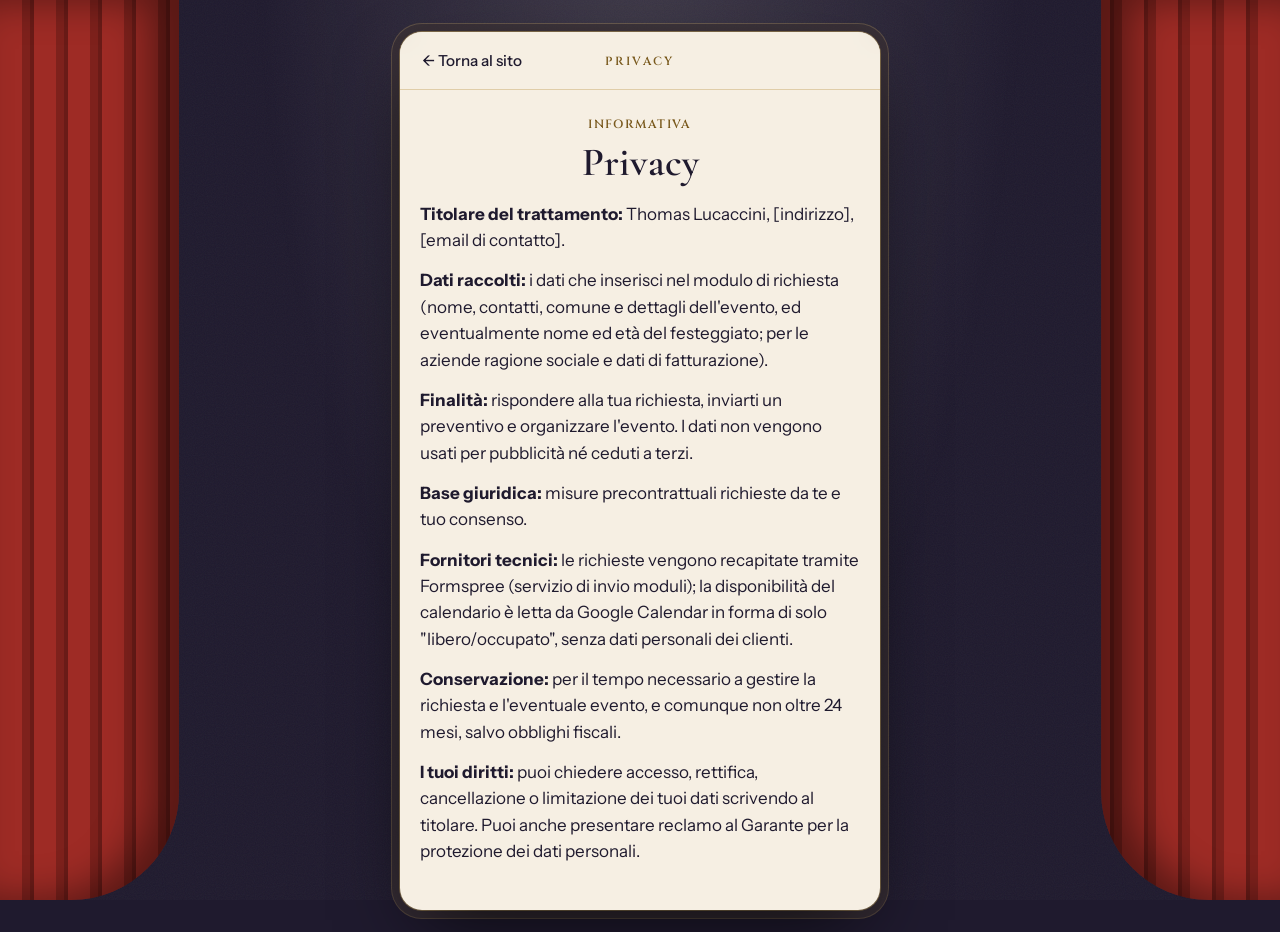
==== privacy.html @ 8b770c05 "Sito Wondy: linktree, calendario disponibilità e richiesta preventivo - Home in stile linktree, pens" ====
<!DOCTYPE html>
<html lang="it">
<head>
  <meta charset="utf-8">
  <meta name="viewport" content="width=device-width, initial-scale=1">
  <title>Informativa privacy · Wondy</title>
  <link rel="icon" href="assets/favicon.svg" type="image/svg+xml">
  <link href="https://fonts.googleapis.com/css2?family=Cinzel:wght@600&family=Cormorant+Garamond:wght@600&family=Instrument+Sans:wght@400;600&display=swap" rel="stylesheet">
  <link rel="stylesheet" href="css/style.css">
</head>
<body>
<div class="stage" aria-hidden="true"><span class="curtain curtain--l"></span><span class="curtain curtain--r"></span><span class="spot"></span></div>
<main class="column">
  <div class="topbar"><a class="back" href="index.html">← Torna al sito</a><span class="topbar__title">Privacy</span><span></span></div>
  <div class="view__head"><p class="eyebrow">Informativa</p><h2>Privacy</h2></div>
  <div class="prose">
    <!-- DA COMPLETARE: inserire i dati reali del titolare prima della pubblicazione -->
    <p><strong>Titolare del trattamento:</strong> Thomas Lucaccini, [indirizzo], [email di contatto].</p>
    <p><strong>Dati raccolti:</strong> i dati che inserisci nel modulo di richiesta (nome, contatti, comune e dettagli dell'evento, ed eventualmente nome ed età del festeggiato; per le aziende ragione sociale e dati di fatturazione).</p>
    <p><strong>Finalità:</strong> rispondere alla tua richiesta, inviarti un preventivo e organizzare l'evento. I dati non vengono usati per pubblicità né ceduti a terzi.</p>
    <p><strong>Base giuridica:</strong> misure precontrattuali richieste da te e tuo consenso.</p>
    <p><strong>Fornitori tecnici:</strong> le richieste vengono recapitate tramite Formspree (servizio di invio moduli); la disponibilità del calendario è letta da Google Calendar in forma di solo "libero/occupato", senza dati personali dei clienti.</p>
    <p><strong>Conservazione:</strong> per il tempo necessario a gestire la richiesta e l'eventuale evento, e comunque non oltre 24 mesi, salvo obblighi fiscali.</p>
    <p><strong>I tuoi diritti:</strong> puoi chiedere accesso, rettifica, cancellazione o limitazione dei tuoi dati scrivendo al titolare. Puoi anche presentare reclamo al Garante per la protezione dei dati personali.</p>
  </div>
</main>
</body>
</html>
---- css/style.css ----
/* ============================================================
   WONDY · stile "locandina d'oro" — mobile first
   ============================================================ */
:root {
  --paper: #F6EFE3;
  --card: #FFFBF4;
  --ink: #1F1A2E;
  --ink-soft: #4A4458;
  --red: #9E2B25;
  --red-deep: #7E211C;
  --gold: #B8893A;
  --gold-text: #7A5A1E;       /* oro leggibile su carta (AA) */
  --gold-light: #F0D48A;
  --gold-grad: linear-gradient(170deg, #F8DE8A 0%, #D9A441 38%, #A8741F 62%, #E8C063 100%);
  --night: #1F1A2E;
  --free-bg: #DCEBDD;  --free: #1E5631;
  --part-bg: #F6E3B4;  --part: #6B4A00;
  --busy-bg: #E8E4EC;  --busy: #4A4458;
  --radius: 14px;
  --display: "Cormorant Garamond", Georgia, serif;
  --caps: "Cinzel", "Trajan Pro", Georgia, serif;
  --sans: "Instrument Sans", system-ui, -apple-system, "Segoe UI", sans-serif;
  --shadow: 0 1px 0 rgba(31, 26, 46, .04), 0 8px 24px -12px rgba(31, 26, 46, .25);
}
*, *::before, *::after { box-sizing: border-box; }
html { -webkit-text-size-adjust: 100%; scroll-padding-top: 72px; }
body {
  margin: 0;
  background: var(--paper);
  color: var(--ink);
  font: 400 1.0625rem/1.55 var(--sans);
  -webkit-font-smoothing: antialiased;
  min-height: 100dvh;
}
/* grana della carta */
body::before {
  content: ""; position: fixed; inset: 0; pointer-events: none; z-index: 0; opacity: .07;
  background-image: url("data:image/svg+xml,%3Csvg xmlns='http://www.w3.org/2000/svg' width='160' height='160'%3E%3Cfilter id='n'%3E%3CfeTurbulence type='fractalNoise' baseFrequency='.9' numOctaves='2' stitchTiles='stitch'/%3E%3C/filter%3E%3Crect width='100%25' height='100%25' filter='url(%23n)'/%3E%3C/svg%3E");
}
img, svg { display: block; max-width: 100%; }
a { color: var(--red); text-underline-offset: 3px; }
em { font-style: italic; }
h1, h2, h3 { margin: 0; font-weight: 600; line-height: 1.1; }
:focus-visible { outline: 3px solid var(--gold); outline-offset: 3px; border-radius: 6px; }
.sr-only { position: absolute; width: 1px; height: 1px; overflow: hidden; clip: rect(0 0 0 0); white-space: nowrap; }
[hidden] { display: none !important; }

/* ---------- impaginazione: una colonna, come un telefono ---------- */
.column {
  position: relative; z-index: 1;
  width: 100%; max-width: 480px; margin: 0 auto;
  min-height: 100dvh;
  padding: 0 20px calc(32px + env(safe-area-inset-bottom));
}
.stage { display: none; }

/* ---------- elementi tipografici ---------- */
.eyebrow {
  margin: 0; font: 600 .75rem/1.4 var(--caps); letter-spacing: .12em; flex-wrap: wrap; text-transform: uppercase;
  color: var(--gold-text); display: flex; align-items: center; gap: .6em; justify-content: center;
}
.eyebrow--small { font-size: .7rem; }
.roman { font-family: var(--caps); font-weight: 700; letter-spacing: .05em; }
.lead { margin: .6rem 0 0; color: var(--ink-soft); }
.small-note, .fineprint { font-size: .85rem; color: var(--ink-soft); text-align: center; }
.fineprint a { color: inherit; }

/* ============================================================
   HOME
   ============================================================ */
.hero { text-align: center; padding: 40px 0 8px; }
.logo { margin: 0 auto 14px; max-width: 360px; }
.logo img { width: 100%; height: auto; mix-blend-mode: multiply; filter: drop-shadow(0 2px 6px rgba(168, 116, 31, .18)); }
.logo__text { display: none; }
.logo--text img { display: none; }
.logo--text .logo__text { display: block; }
.logo__name {
  display: block; font: 700 clamp(3.6rem, 18vw, 5rem)/1 var(--caps); letter-spacing: .04em;
  background: var(--gold-grad); -webkit-background-clip: text; background-clip: text; color: transparent;
  filter: drop-shadow(0 2px 0 #7A5A1E) drop-shadow(0 6px 10px rgba(122, 90, 30, .25));
}
.logo__sub {
  display: flex; align-items: center; justify-content: center; gap: .7em; margin-top: 6px;
  font: 600 .8rem var(--caps); letter-spacing: .32em; padding-left: .32em; color: var(--gold-text);
}
.logo__sub::before, .logo__sub::after { content: "◆"; font-size: .6em; color: var(--gold); }
.bio { margin: 12px auto 0; max-width: 30ch; font: 500 1.28rem/1.35 var(--display); color: var(--ink); }
.bio em { color: var(--red); }
.bio__poem { font-style: italic; color: var(--ink-soft); font-size: .95em; }
.badge { display: inline-block; margin: 12px 0 0; padding: 6px 14px; border-radius: 999px; background: var(--free-bg); color: var(--free); font-weight: 600; font-size: .88rem; }
.techline { text-align: center; margin: 16px 0 0; color: #DCD5E5; font-size: .92rem; }

.links { display: flex; flex-direction: column; gap: 12px; margin-top: 26px; }

/* biglietto del circo: le tacche sono nel livello di sfondo, così il focus non viene tagliato */
.ticket {
  position: relative; isolation: isolate; display: flex; align-items: center; gap: 14px;
  min-height: 76px; padding: 10px 18px 10px 0; text-decoration: none; color: var(--paper);
  border-radius: 10px; transition: transform .2s ease;
}
.ticket::before {
  content: ""; position: absolute; inset: 0; z-index: -1; border-radius: 10px;
  background: linear-gradient(160deg, #B0332C, var(--red) 45%, var(--red-deep));
  box-shadow: inset 0 0 0 1px rgba(233, 196, 106, .55), inset 0 0 0 5px var(--red), inset 0 0 0 6px rgba(233, 196, 106, .35);
  -webkit-mask: radial-gradient(circle 9px at 0 50%, #0000 97%, #000) left / 51% 100% no-repeat,
                radial-gradient(circle 9px at 100% 50%, #0000 97%, #000) right / 51% 100% no-repeat;
          mask: radial-gradient(circle 9px at 0 50%, #0000 97%, #000) left / 51% 100% no-repeat,
                radial-gradient(circle 9px at 100% 50%, #0000 97%, #000) right / 51% 100% no-repeat;
}
.ticket::after { /* ombra sotto il biglietto */
  content: ""; position: absolute; inset: 8px 6px -4px; z-index: -2; border-radius: 10px;
  background: rgba(126, 33, 28, .35); filter: blur(10px);
}
.ticket__stub {
  flex: none; width: 66px; align-self: stretch; display: flex; flex-direction: column; align-items: center; justify-content: center; gap: 4px;
  border-right: 2px dashed rgba(246, 239, 227, .45); color: var(--gold-light); font-size: .8rem;
}
.ticket__stub .ico { width: 22px; height: 22px; }
.ticket__body { flex: 1; display: flex; flex-direction: column; }
.ticket__body strong { font: 600 1.34rem/1.1 var(--display); letter-spacing: .01em; }
.ticket__body small { font: 600 .72rem/1.5 var(--caps); letter-spacing: .1em; text-transform: uppercase; color: var(--gold-light); margin-top: 3px; }
.ticket__arrow { width: 22px; height: 22px; flex: none; transition: transform .2s ease; }
.ticket:active { transform: scale(.985); }

.flourish { width: 100%; height: 24px; color: var(--gold); margin: 6px 0; }

.card-link {
  display: flex; align-items: center; gap: 14px; min-height: 64px; padding: 10px 16px;
  background: var(--card); color: var(--ink); text-decoration: none; border-radius: 10px;
  border: 1px solid rgba(31, 26, 46, .85); outline: 1px solid rgba(184, 137, 58, .7); outline-offset: 3px;
  margin: 4px; transition: background .2s, transform .2s;
}
.card-link:focus-visible { outline: 3px solid var(--gold); outline-offset: 3px; }
.card-link .star { width: 14px; height: 14px; color: var(--gold); flex: none; }
.card-link span { flex: 1; display: flex; flex-direction: column; font: 600 1.2rem/1.15 var(--display); }
.card-link small { font: 400 .82rem var(--sans); color: var(--ink-soft); margin-top: 2px; }
.card-link .arr { width: 18px; height: 18px; color: var(--red); flex: none; transition: transform .2s; }
.card-link:active { transform: scale(.985); }

.socials { display: grid; grid-template-columns: 1fr 1fr; gap: 10px; margin-top: 10px; }
.social {
  display: flex; align-items: center; justify-content: center; gap: 8px; min-height: 52px; padding: 8px 12px;
  border-radius: 999px; border: 1px solid rgba(31, 26, 46, .3); color: var(--ink); text-decoration: none; font-weight: 500; font-size: .95rem;
  background: rgba(255, 251, 244, .6);
}
.social svg { width: 20px; height: 20px; flex: none; }
.social em { font: 600 .6rem var(--caps); letter-spacing: .14em; text-transform: uppercase; color: var(--gold-text); font-style: normal; }
.social[aria-disabled="true"] { opacity: .55; pointer-events: none; }
.social--wide { margin: 18px 0; }
.social--span { grid-column: 1 / -1; }

.credits { text-align: center; margin-top: 34px; padding-top: 22px; border-top: 1px solid rgba(184, 137, 58, .4); }
.credits__list { margin: 6px 0 18px; font: 600 1.15rem var(--display); }
.credits__list span, .disciplines span { color: var(--gold); font-size: .7em; margin: 0 .35em; vertical-align: .15em; }

/* ingresso a cascata, solo al primo caricamento */
.view--home .hero, .view--home .links > *, .view--home .credits { opacity: 0; transform: translateY(8px); }
.is-ready .view--home .hero, .is-ready .view--home .links > *, .is-ready .view--home .credits { opacity: 1; transform: none; transition: opacity .5s ease, transform .5s ease; }
.is-ready .view--home .links > :nth-child(1) { transition-delay: .08s; }
.is-ready .view--home .links > :nth-child(2) { transition-delay: .14s; }
.is-ready .view--home .links > :nth-child(3) { transition-delay: .2s; }
.is-ready .view--home .links > :nth-child(4) { transition-delay: .24s; }
.is-ready .view--home .links > :nth-child(5) { transition-delay: .28s; }
.is-ready .view--home .links > :nth-child(6) { transition-delay: .32s; }
.is-ready .view--home .links > :nth-child(7) { transition-delay: .36s; }
.is-ready .view--home .links > :nth-child(8) { transition-delay: .4s; }
.is-ready .view--home .credits { transition-delay: .45s; }

/* ============================================================
   SCHERMATE INTERNE
   ============================================================ */
.view.is-entering { animation: enter .26s ease both; }
@keyframes enter { from { opacity: 0; transform: translateX(14px); } to { opacity: 1; transform: none; } }

.topbar {
  position: sticky; top: 0; z-index: 20; display: grid; grid-template-columns: 1fr auto 1fr; align-items: center;
  height: calc(58px + env(safe-area-inset-top)); margin: 0 -20px; padding: env(safe-area-inset-top) 12px 0;
  background: rgba(246, 239, 227, .92); -webkit-backdrop-filter: blur(10px); backdrop-filter: blur(10px);
  border-bottom: 1px solid rgba(184, 137, 58, .35);
}
.back {
  justify-self: start; display: inline-flex; align-items: center; gap: 6px; min-height: 44px; padding: 0 10px;
  color: var(--ink); text-decoration: none; font-weight: 500; font-size: .95rem; border-radius: 999px;
}
.back svg { width: 20px; height: 20px; }
.topbar__title { font: 600 .74rem var(--caps); letter-spacing: .2em; text-transform: uppercase; color: var(--gold-text); }
.topbar__logo {
  justify-self: end; width: 36px; height: 36px; border-radius: 50%; display: grid; place-items: center; text-decoration: none;
  font: 700 1rem var(--caps); color: var(--gold-text); border: 1px solid var(--gold); background: var(--card);
}
.view__head { text-align: center; padding: 26px 0 18px; }
.view__head h2 { margin-top: 8px; font: 600 clamp(2rem, 9vw, 2.5rem)/1.05 var(--display); }
.view__head h2 em { color: var(--red); }
.sub { margin: 30px 0 12px; font: 600 .76rem var(--caps); letter-spacing: .2em; text-transform: uppercase; color: var(--gold-text); text-align: center; display: flex; align-items: center; gap: 12px; }
.sub::before, .sub::after { content: ""; flex: 1; height: 1px; background: rgba(184, 137, 58, .5); }

/* ---------- pulsanti ---------- */
.btn {
  display: flex; align-items: center; justify-content: center; gap: 8px; width: 100%; min-height: 52px; padding: 12px 20px;
  border-radius: 999px; border: 0; font: 600 1rem var(--sans); text-decoration: none; cursor: pointer; text-align: center;
  transition: transform .15s, background .2s;
}
.btn:active { transform: scale(.985); }
.btn--primary { background: var(--red); color: #fff; box-shadow: inset 0 0 0 1px rgba(233, 196, 106, .5), 0 8px 18px -10px rgba(126, 33, 28, .8); }
.btn--ghost { background: transparent; color: var(--ink); border: 1.5px solid var(--ink); }
.btn--link { background: none; color: var(--red); text-decoration: underline; min-height: 44px; width: auto; padding: 8px; }
.btn--big { min-height: 58px; font-size: 1.05rem; margin-top: 22px; }
.btn--small { min-height: 44px; font-size: .9rem; }
.btn.is-loading { opacity: .7; }
.stack { display: grid; gap: 10px; margin-top: 18px; }

/* ---------- selettore privato / azienda ---------- */
.switch { display: grid; grid-template-columns: 1fr 1fr; padding: 4px; border-radius: 999px; background: #EDE3D2; border: 1px solid rgba(31, 26, 46, .12); }
.switch button {
  min-height: 46px; border: 0; border-radius: 999px; background: transparent; color: var(--ink-soft);
  font: 600 .95rem var(--sans); cursor: pointer; transition: background .2s, color .2s;
}
.switch button.is-on { background: var(--ink); color: var(--paper); box-shadow: 0 4px 10px -6px rgba(31, 26, 46, .6); }
.mode-note { text-align: center; font-size: .88rem; color: var(--ink-soft); margin: 10px 0 0; }
body[data-mode="privato"] .only-azienda, body[data-mode="azienda"] .only-privato { display: none; }

/* ============================================================
   CALENDARIO
   ============================================================ */
.cal { margin-top: 18px; background: var(--card); border-radius: var(--radius); padding: 12px 6px 16px; box-shadow: var(--shadow); border: 1px solid rgba(184, 137, 58, .35); }
.cal-status { margin: 0 0 12px; padding: 10px 12px; border-radius: 10px; font-size: .88rem; }
.cal-status--loading { background: #EFE7D8; }
.cal-status--demo { background: #F6E3B4; color: #5A3E00; }
.cal-status--ok { background: var(--free-bg); color: var(--free); }
.cal-status--error { background: #F4DCD9; color: #7E211C; }
.spinner { display: inline-block; vertical-align: -3px; margin-right: 6px; width: 16px; height: 16px; border-radius: 50%; border: 2px solid currentColor; border-right-color: transparent; animation: spin .8s linear infinite; flex: none; }
@keyframes spin { to { transform: rotate(360deg); } }

.cal-head { display: flex; align-items: center; justify-content: space-between; margin-bottom: 8px; }
.cal-title { font: 600 1.45rem var(--display); text-transform: capitalize; }
.cal-nav {
  width: 46px; height: 46px; border-radius: 50%; border: 1px solid rgba(31, 26, 46, .25); background: var(--paper);
  font-size: 1.6rem; line-height: 1; color: var(--ink); cursor: pointer;
}
.cal-nav:disabled { opacity: .3; cursor: default; }
.cal-week, .cal-grid { display: grid; grid-template-columns: repeat(7, 1fr); gap: 2px; }
.cal-week span { text-align: center; font: 600 .7rem var(--caps); color: var(--ink-soft); padding: 4px 0; }
.cal-week .we { color: var(--red); }

.cal-day {
  position: relative; aspect-ratio: 1 / 1; min-height: 46px; border-radius: 10px; border: 1.5px solid transparent;
  background: transparent; color: var(--ink); font: 600 1.05rem var(--sans); cursor: pointer; padding: 0;
  display: flex; flex-direction: column; align-items: center; justify-content: center; transition: background .15s, transform .15s;
}
.cal-day.is-empty { pointer-events: none; }
.cal-day--libero { background: var(--free-bg); color: var(--free); border-color: rgba(30, 86, 49, .25); }
.cal-day--libero.is-weekend { box-shadow: inset 0 -3px 0 rgba(30, 86, 49, .45); }
.cal-day--verifica { background: #EFE7D8; }
.cal-day--occupato { color: var(--busy); background: repeating-linear-gradient(135deg, var(--busy-bg) 0 6px, #F1EEF3 6px 12px); cursor: not-allowed; }
.cal-day--occupato .cal-num { text-decoration: line-through; text-decoration-thickness: 1.5px; }
.cal-day--chiuso, .cal-day--loading { color: #6F6A7A; cursor: default; }
.cal-day--loading { animation: pulse 1.2s ease-in-out infinite; background: #F1EADF; }
@keyframes pulse { 50% { opacity: .5; } }
.cal-day.is-selected { background: var(--red); color: #fff; border-color: var(--red-deep); box-shadow: 0 6px 14px -8px rgba(126, 33, 28, .9); }
.cal-day.is-selected::after { content: "✓"; position: absolute; top: 2px; right: 5px; font-size: .7rem; color: var(--gold-light); }
.cal-num { line-height: 1; }
.cal-mark { position: absolute; width: 1px; height: 1px; overflow: hidden; clip: rect(0 0 0 0); }

.legend { list-style: none; display: flex; flex-wrap: wrap; justify-content: center; gap: 8px 16px; margin: 14px 0 2px; padding: 0; font-size: .9rem; color: var(--ink-soft); }
.legend li { display: flex; align-items: center; gap: 6px; }
.sw { width: 16px; height: 16px; border-radius: 4px; display: inline-block; }
.sw--libero { background: var(--free-bg); box-shadow: inset 0 0 0 1.5px rgba(30, 86, 49, .5); }
.sw--occupato { background: repeating-linear-gradient(135deg, var(--busy-bg) 0 3px, #F1EEF3 3px 6px); box-shadow: inset 0 0 0 1px rgba(74, 68, 88, .35); }
.sw--chiuso { background: transparent; box-shadow: inset 0 0 0 1px rgba(74, 68, 88, .35); }

.sticky-bar {
  position: sticky; bottom: 0; z-index: 15; margin: 18px -20px 0; padding: 12px 20px calc(12px + env(safe-area-inset-bottom));
  background: var(--night); color: var(--paper); border-radius: 18px 18px 0 0; display: grid; gap: 8px;
  box-shadow: 0 -10px 30px -12px rgba(31, 26, 46, .5);
}
.sticky-bar__row { display: flex; justify-content: space-between; align-items: center; font-weight: 600; }
.sticky-bar .btn--link { color: var(--gold-light); }
.sticky-bar .check { color: var(--paper); font-size: .9rem; }

/* ============================================================
   MODULO
   ============================================================ */
.form { margin-top: 18px; }
.group { border: 0; margin: 0 0 14px; padding: 18px 16px 6px; background: var(--card); border-radius: var(--radius); box-shadow: var(--shadow); border: 1px solid rgba(184, 137, 58, .3); min-width: 0; }
.group__title { float: left; width: 100%; margin-bottom: 14px; padding: 0; font: 600 1.3rem var(--display); display: flex; align-items: baseline; gap: 10px; }
.group__title .roman { font-size: .8rem; color: var(--gold-text); }
.group__title + * { clear: both; }
.field { border: 0; padding: 0; margin: 0 0 16px; min-width: 0; }
.field > label, .field > legend { display: block; font-weight: 600; font-size: .95rem; margin-bottom: 6px; padding: 0; }
.hint { margin: -2px 0 8px; font-size: .85rem; color: var(--ink-soft); }
input:not([type=radio]):not([type=checkbox]), select, textarea {
  width: 100%; min-height: 50px; padding: 12px 14px; font: 400 1rem var(--sans); color: var(--ink);
  background: #fff; border: 1.5px solid rgba(31, 26, 46, .25); border-radius: 10px; appearance: none; -webkit-appearance: none;
}
select { background-image: url("data:image/svg+xml,%3Csvg xmlns='http://www.w3.org/2000/svg' width='12' height='8'%3E%3Cpath d='M1 1l5 5 5-5' fill='none' stroke='%231F1A2E' stroke-width='1.6'/%3E%3C/svg%3E"); background-repeat: no-repeat; background-position: right 14px center; padding-right: 38px; }
textarea { min-height: 96px; resize: vertical; }
input:focus, select, textarea:focus { border-color: var(--ink); }
input[aria-invalid="true"], select[aria-invalid="true"] { border-color: var(--red); background: #FFF6F5; }
.field__error { margin: 6px 0 0; color: var(--red); font-size: .86rem; font-weight: 500; }
.field__error:empty { display: none; }
.row { display: grid; grid-template-columns: 1fr; gap: 0 12px; }
@media (min-width: 400px) { .row { grid-template-columns: 1fr 1fr; } .row .field--short { max-width: none; } }

.choices--cards { display: grid; gap: 8px; }
.choice { display: flex; gap: 12px; align-items: flex-start; padding: 12px 14px; border-radius: 12px; border: 1.5px solid rgba(31, 26, 46, .2); background: #fff; cursor: pointer; transition: border-color .15s, background .15s; }
.choice input { margin-top: 4px; accent-color: var(--red); width: 18px; height: 18px; flex: none; }
.choice span { display: flex; flex-direction: column; }
.choice strong { font: 600 1.15rem var(--display); }
.choice small { color: var(--ink-soft); font-size: .86rem; }
.choice:has(input:checked) { border-color: var(--red); background: #FFF7F3; box-shadow: 0 0 0 1px var(--red) inset; }
.choices--pills { display: flex; flex-wrap: wrap; gap: 8px; }
.pill { position: relative; }
.pill input { position: absolute; opacity: 0; inset: 0; margin: 0; cursor: pointer; }
.pill span { display: inline-flex; align-items: center; min-height: 44px; padding: 8px 16px; border-radius: 999px; border: 1.5px solid rgba(31, 26, 46, .25); background: #fff; font-size: .95rem; transition: all .15s; }
.pill input:checked + span { background: var(--ink); color: var(--paper); border-color: var(--ink); }
.pill input:focus-visible + span { outline: 3px solid var(--gold); outline-offset: 2px; }
.choices--checks { display: grid; gap: 4px; }
.check { display: flex; gap: 10px; align-items: flex-start; min-height: 44px; padding: 6px 0; font-size: .95rem; cursor: pointer; }
.check input { width: 20px; height: 20px; margin-top: 2px; accent-color: var(--red); flex: none; }
.check--inline { min-height: 0; }
.warn { margin: 10px 0 0; padding: 10px 12px; border-radius: 10px; background: var(--part-bg); color: var(--part); font-size: .88rem; }
.dates { display: flex; flex-wrap: wrap; gap: 8px; margin-bottom: 14px; }
.chip { display: inline-flex; align-items: center; gap: 6px; min-height: 44px; padding: 6px 6px 6px 14px; border-radius: 999px; background: var(--free-bg); color: var(--free); font-weight: 600; font-size: .92rem; }
.chip__x { width: 36px; height: 36px; border-radius: 50%; border: 0; background: rgba(30, 86, 49, .15); color: inherit; font-size: 1.1rem; cursor: pointer; }
.chip--link { background: transparent; color: var(--red); padding: 6px 10px; text-transform: none; text-decoration: underline; }
.manual .field:last-child { margin-bottom: 10px; }
.errors { margin-bottom: 14px; padding: 14px 16px; border-radius: 12px; background: #F4DCD9; color: #5E1915; border: 1px solid rgba(158, 43, 37, .4); }
.errors p { margin: 0 0 6px; }
.errors ul { margin: 0; padding-left: 18px; }
.errors a { color: inherit; }
.send-status { text-align: center; min-height: 1.4em; color: var(--red); font-size: .9rem; margin: 10px 0 0; }
.copy-area { min-height: 160px; font-size: .9rem; }
.hp { position: absolute; left: -9999px; width: 1px; height: 1px; overflow: hidden; }

/* conferma */
.done { margin-top: 18px; padding: 28px 18px; background: var(--card); border-radius: var(--radius); box-shadow: var(--shadow); text-align: center; border: 1px solid rgba(184, 137, 58, .4); }
.done__seal { width: 64px; height: 64px; margin: 0 auto 12px; display: grid; place-items: center; border-radius: 50%; background: var(--gold-grad); color: var(--ink); font-size: 1.6rem; box-shadow: inset 0 0 0 3px rgba(255, 255, 255, .4); }
.done h2 { font: 600 2rem var(--display); }
.done .note { font-size: .88rem; color: var(--ink-soft); }
.summary { margin: 18px 0 0; text-align: left; border-top: 1px dashed rgba(184, 137, 58, .6); }
.summary div { display: grid; grid-template-columns: 40% 1fr; gap: 10px; padding: 8px 0; border-bottom: 1px dashed rgba(184, 137, 58, .35); font-size: .9rem; }
.summary dt { color: var(--ink-soft); }
.summary dd { margin: 0; font-weight: 500; overflow-wrap: anywhere; }

/* ============================================================
   PACCHETTI
   ============================================================ */
.pack {
  position: relative; margin: 0 0 16px; padding: 20px 18px 18px; background: var(--card); border-radius: var(--radius);
  border: 1px solid rgba(31, 26, 46, .8); outline: 1px solid rgba(184, 137, 58, .7); outline-offset: -7px; box-shadow: var(--shadow);
}
.pack__head { display: grid; grid-template-columns: auto 1fr; align-items: baseline; column-gap: 12px; padding-bottom: 12px; border-bottom: 2px dashed rgba(184, 137, 58, .55); }
.pack__head .roman { grid-row: span 2; font-size: 1.5rem; color: var(--gold-text); }
.pack__head h3 { font: 600 1.9rem var(--display); }
.pack__tag { margin: 0; font: 600 .75rem var(--caps); letter-spacing: .12em; text-transform: uppercase; color: var(--red); }
.pack__list { list-style: none; padding: 0; margin: 14px 0 10px; }
.pack__list li { position: relative; padding: 4px 0 4px 22px; }
.pack__list li::before { content: "✦"; position: absolute; left: 0; color: var(--gold); font-size: .8rem; top: 7px; }
.pack__meta { font-size: .86rem; color: var(--ink-soft); margin: 0 0 14px; }
.pack--star { background: linear-gradient(180deg, #FFF8EA, var(--card)); border-color: var(--red); outline-color: var(--gold); }
.pack__ribbon { position: absolute; top: -12px; right: 16px; margin: 0; padding: 4px 12px; border-radius: 999px; background: var(--gold-grad); color: var(--ink); font: 700 .62rem var(--caps); letter-spacing: .14em; text-transform: uppercase; }
.space-box { display: flex; gap: 14px; align-items: center; padding: 14px; border-radius: var(--radius); background: #EFE7D8; font-size: .92rem; }
.space-box svg { width: 96px; flex: none; color: var(--ink-soft); }
.space-box p { margin: 0; }

/* ============================================================
   AZIENDE (schermata "notte")
   ============================================================ */
body[data-current="aziende"] { background: var(--night); color: var(--paper); }
body[data-current="aziende"] .topbar { background: rgba(31, 26, 46, .92); border-color: rgba(233, 196, 106, .25); }
.view--night .back { color: var(--paper); }
.view--night .topbar__title, .view--night .eyebrow, .view--night .sub { color: var(--gold-light); }
.view--night .topbar__logo { background: transparent; color: var(--gold-light); border-color: var(--gold-light); }
.view--night .lead { color: #CFC8DA; }
.view--night .view__head h2 em { color: var(--gold-light); }
.formats, .refs, .promise { list-style: none; padding: 0; margin: 0; display: grid; gap: 10px; }
.formats li, .refs li { padding: 14px 16px; border-radius: 12px; border: 1px solid rgba(233, 196, 106, .3); background: rgba(255, 255, 255, .03); display: flex; flex-direction: column; }
.formats strong, .refs strong { font: 600 1.2rem var(--display); color: var(--gold-light); }
.formats span, .refs span { font-size: .92rem; color: #DCD5E5; }
.tags { display: flex; flex-wrap: wrap; gap: 8px; justify-content: center; margin: 0; }
.tags span { padding: 6px 12px; border-radius: 999px; border: 1px solid rgba(233, 196, 106, .4); font-size: .86rem; }
.promise li { padding-left: 24px; position: relative; }
.promise li::before { content: "✦"; position: absolute; left: 0; color: var(--gold-light); }
.card-link--night { margin-top: 18px; background: rgba(255, 255, 255, .04); color: var(--paper); border-color: rgba(233, 196, 106, .6); }
.card-link--night small { color: #CFC8DA; }
.card-link--night .arr { color: var(--gold-light); }
.view--night .btn--ghost { color: var(--paper); border-color: var(--paper); }

/* ============================================================
   CHI SONO e FAQ
   ============================================================ */
.portrait { margin: 24px auto 0; width: 200px; text-align: center; }
.portrait__frame { aspect-ratio: 4 / 5; border-radius: 50% / 46%; overflow: hidden; border: 3px solid var(--gold); outline: 1px solid var(--gold); outline-offset: 5px; background: #EFE7D8; display: grid; place-items: end center; }
.portrait__frame img { width: 100%; height: 100%; object-fit: cover; }
.portrait__ph { width: 80%; color: var(--ink); }
.portrait figcaption { margin-top: 14px; font: italic 500 .95rem var(--display); color: var(--ink-soft); }
.prose p { margin: 0 0 14px; }
.disciplines { text-align: center; font: 600 .72rem var(--caps); letter-spacing: .14em; text-transform: uppercase; color: var(--gold-text); margin: 20px 0; line-height: 2; }
.faq details { border-bottom: 1px solid rgba(184, 137, 58, .45); }
.faq summary {
  list-style: none; display: flex; justify-content: space-between; align-items: center; gap: 12px; min-height: 58px; padding: 10px 0;
  font: 600 1.2rem var(--display); cursor: pointer;
}
.faq summary::-webkit-details-marker { display: none; }
.faq summary::after { content: "+"; font: 400 1.6rem var(--sans); color: var(--red); transition: transform .2s; }
.faq details[open] summary::after { transform: rotate(45deg); }
.faq details p { margin: 0 0 16px; color: var(--ink-soft); }

/* ============================================================
   PC: la stessa colonna, su un palcoscenico
   ============================================================ */
@media (hover: hover) {
  .ticket:hover { transform: translateY(-2px); }
  .ticket:hover .ticket__arrow { transform: translateX(3px); }
  .card-link:hover { background: #fff; }
  .card-link:hover .arr { transform: translateX(3px); }
  .cal-day:not(:disabled):hover { transform: scale(1.06); }
}
@media (min-width: 760px) {
  body { background: var(--night); }
  body::before { opacity: .05; }
  .stage { display: block; position: fixed; inset: 0; z-index: 0; overflow: hidden; }
  .curtain { position: absolute; top: 0; bottom: 0; width: 14vw; background: repeating-linear-gradient(90deg, var(--red) 0 22px, var(--red-deep) 22px 30px, #6A1B17 30px 34px); box-shadow: inset -30px 0 40px rgba(0, 0, 0, .45); }
  .curtain--l { left: 0; border-bottom-right-radius: 60% 12%; }
  .curtain--r { right: 0; transform: scaleX(-1); border-bottom-right-radius: 60% 12%; }
  .spot { position: absolute; left: 50%; top: -20vh; width: 900px; height: 130vh; transform: translateX(-50%); background: radial-gradient(ellipse at top, rgba(246, 239, 227, .16), transparent 62%); }
  .column {
    margin: 32px auto; min-height: calc(100dvh - 64px); background: var(--paper); border-radius: 22px; padding-bottom: 32px;
    box-shadow: 0 30px 80px -20px rgba(0, 0, 0, .7), 0 0 0 1px rgba(233, 196, 106, .4), 0 0 0 8px rgba(31, 26, 46, .6), 0 0 0 9px rgba(233, 196, 106, .25);
  }
  .topbar { border-radius: 22px 22px 0 0; }
  .sticky-bar { border-radius: 18px; margin: 18px -8px 0; }
  body[data-current="aziende"] .column { background: var(--night); }
}

@media (prefers-reduced-motion: reduce) {
  *, *::before, *::after { animation: none !important; transition: none !important; }
  .view--home .hero, .view--home .links > *, .view--home .credits { opacity: 1; transform: none; }
}

/* ---------- libro "Wondy Paint" nel linktree ---------- */
.card-link--book { background: linear-gradient(135deg, #FFF8E6, #FCEFD2); outline-color: var(--gold); }
.card-link--book .book { width: 30px; height: 30px; flex: none; color: var(--gold-text); }
.card-link__tag { font: 600 .68rem var(--caps); letter-spacing: .12em; text-transform: uppercase; color: var(--red); font-style: normal; margin-bottom: 2px; }
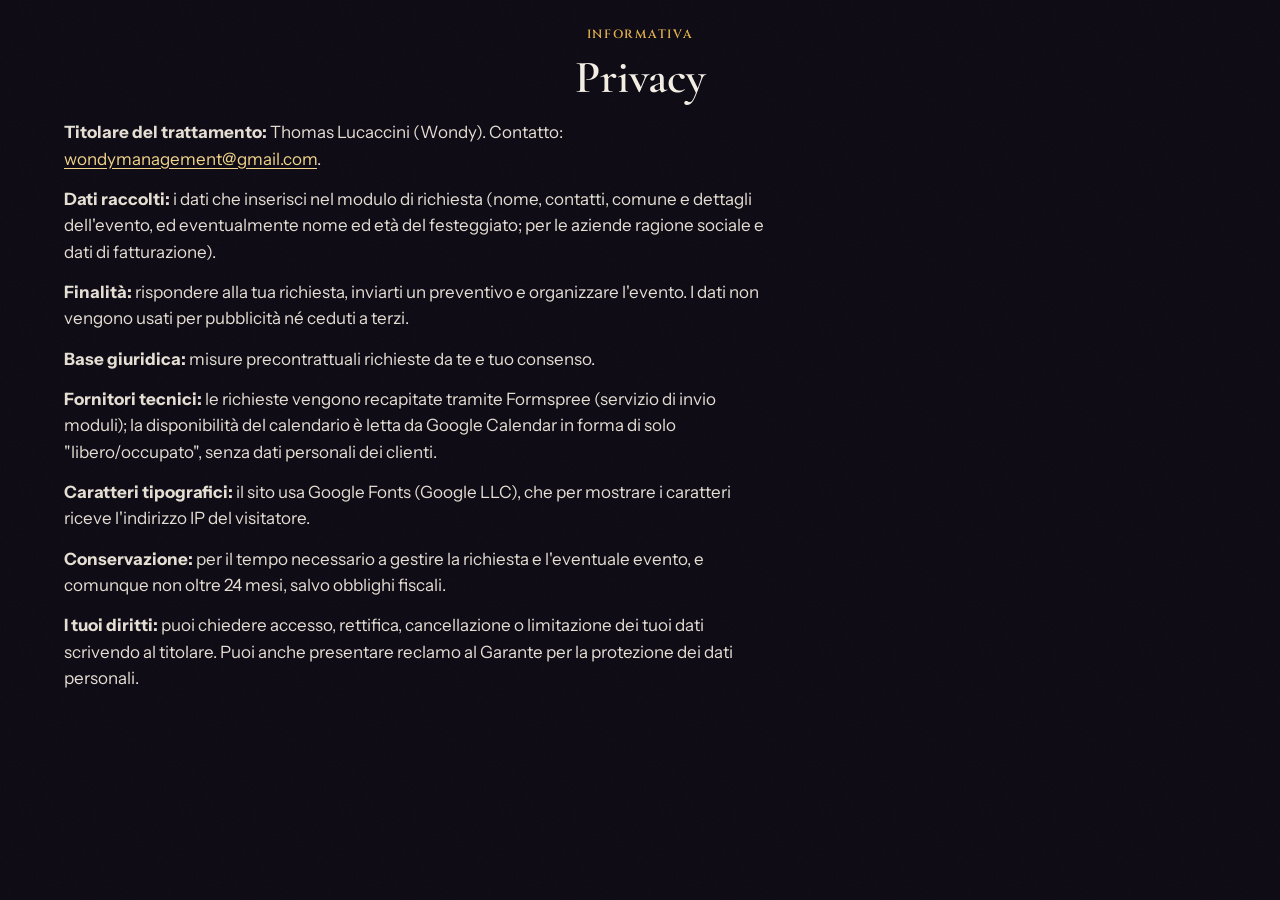
==== commit f8ec32ca: "Privacy completata, frasi non confermate tolte o ammorbidite Co-Authored-By: Claude Opus 5.5 <norepl" ====
--- a/privacy.html
+++ b/privacy.html
@@ -14,12 +14,12 @@
   <div class="topbar"><a class="back" href="index.html">← Torna al sito</a><span class="topbar__title">Privacy</span><span></span></div>
   <div class="view__head"><p class="eyebrow">Informativa</p><h2>Privacy</h2></div>
   <div class="prose">
-    <!-- DA COMPLETARE: inserire i dati reali del titolare prima della pubblicazione -->
-    <p><strong>Titolare del trattamento:</strong> Thomas Lucaccini, [indirizzo], [email di contatto].</p>
+    <p><strong>Titolare del trattamento:</strong> Thomas Lucaccini (Wondy). Contatto: <a href="mailto:wondymanagement@gmail.com">wondymanagement@gmail.com</a>.</p>
     <p><strong>Dati raccolti:</strong> i dati che inserisci nel modulo di richiesta (nome, contatti, comune e dettagli dell'evento, ed eventualmente nome ed età del festeggiato; per le aziende ragione sociale e dati di fatturazione).</p>
     <p><strong>Finalità:</strong> rispondere alla tua richiesta, inviarti un preventivo e organizzare l'evento. I dati non vengono usati per pubblicità né ceduti a terzi.</p>
     <p><strong>Base giuridica:</strong> misure precontrattuali richieste da te e tuo consenso.</p>
     <p><strong>Fornitori tecnici:</strong> le richieste vengono recapitate tramite Formspree (servizio di invio moduli); la disponibilità del calendario è letta da Google Calendar in forma di solo "libero/occupato", senza dati personali dei clienti.</p>
+    <p><strong>Caratteri tipografici:</strong> il sito usa Google Fonts (Google LLC), che per mostrare i caratteri riceve l'indirizzo IP del visitatore.</p>
     <p><strong>Conservazione:</strong> per il tempo necessario a gestire la richiesta e l'eventuale evento, e comunque non oltre 24 mesi, salvo obblighi fiscali.</p>
     <p><strong>I tuoi diritti:</strong> puoi chiedere accesso, rettifica, cancellazione o limitazione dei tuoi dati scrivendo al titolare. Puoi anche presentare reclamo al Garante per la protezione dei dati personali.</p>
   </div>
--- a/css/style.css
+++ b/css/style.css
@@ -1,444 +1,793 @@
 /* ============================================================
-   WONDY · stile "locandina d'oro" — mobile first
+   WONDY · "Il teatro di Wondy" — scena scura, oro e velluto
+   Mobile first. Le animazioni rispettano prefers-reduced-motion.
    ============================================================ */
 :root {
-  --paper: #F6EFE3;
-  --card: #FFFBF4;
-  --ink: #1F1A2E;
-  --ink-soft: #4A4458;
-  --red: #9E2B25;
-  --red-deep: #7E211C;
-  --gold: #B8893A;
-  --gold-text: #7A5A1E;       /* oro leggibile su carta (AA) */
-  --gold-light: #F0D48A;
-  --gold-grad: linear-gradient(170deg, #F8DE8A 0%, #D9A441 38%, #A8741F 62%, #E8C063 100%);
-  --night: #1F1A2E;
-  --free-bg: #DCEBDD;  --free: #1E5631;
-  --part-bg: #F6E3B4;  --part: #6B4A00;
-  --busy-bg: #E8E4EC;  --busy: #4A4458;
-  --radius: 14px;
-  --display: "Cormorant Garamond", Georgia, serif;
-  --caps: "Cinzel", "Trajan Pro", Georgia, serif;
+  --bg: #0D0A14;
+  --bg-2: #141020;
+  --card: #1A1528;
+  --card-2: #221B33;
+  --line: rgba(233, 196, 106, .22);
+  --line-strong: rgba(233, 196, 106, .5);
+  --text: #F4EEE4;
+  --muted: #BDB3CC;
+  --gold: #E2B04A;
+  --gold-light: #F3D58A;
+  --gold-deep: #A8741F;
+  --gold-grad: linear-gradient(170deg, #FBE7A1 0%, #E2B04A 40%, #A8741F 64%, #F0CF77 100%);
+  --red: #B3261E;
+  --red-bright: #D8352B;
+  --red-deep: #6E1712;
+  --free-bg: rgba(126, 214, 152, .14);  --free: #A6E9BA;  --free-line: rgba(166, 233, 186, .45);
+  --busy-bg: rgba(255, 255, 255, .04);  --busy: #8B8399;
+  --radius: 16px;
+  --display: "Cinzel", "Trajan Pro", Georgia, serif;
+  --serif: "Cormorant Garamond", Georgia, serif;
   --sans: "Instrument Sans", system-ui, -apple-system, "Segoe UI", sans-serif;
-  --shadow: 0 1px 0 rgba(31, 26, 46, .04), 0 8px 24px -12px rgba(31, 26, 46, .25);
+  --ease-out: cubic-bezier(.22, 1, .36, 1);
+  --ease-in: cubic-bezier(.55, 0, 1, .45);
+  --ease-emph: cubic-bezier(.2, 0, 0, 1);
+  --spring: cubic-bezier(.34, 1.56, .64, 1);
+  --dur-xs: .15s; --dur-s: .25s; --dur-m: .4s; --dur-l: .7s; --stagger: 70ms;
 }
 *, *::before, *::after { box-sizing: border-box; }
-html { -webkit-text-size-adjust: 100%; scroll-padding-top: 72px; }
+html { -webkit-text-size-adjust: 100%; scroll-padding-top: 72px; background: var(--bg); overflow-x: clip; }
 body {
-  margin: 0;
-  background: var(--paper);
-  color: var(--ink);
-  font: 400 1.0625rem/1.55 var(--sans);
-  -webkit-font-smoothing: antialiased;
-  min-height: 100dvh;
-}
-/* grana della carta */
-body::before {
-  content: ""; position: fixed; inset: 0; pointer-events: none; z-index: 0; opacity: .07;
+  margin: 0; min-height: 100dvh; overflow-x: clip;
+  background: radial-gradient(120% 60% at 50% 0%, #1E1530 0%, var(--bg) 60%) no-repeat, var(--bg);
+  color: var(--text); font: 400 1.0625rem/1.55 var(--sans); -webkit-font-smoothing: antialiased;
+}
+body::before { /* grana da pellicola */
+  content: ""; position: fixed; inset: 0; pointer-events: none; z-index: 60; opacity: .035;
   background-image: url("data:image/svg+xml,%3Csvg xmlns='http://www.w3.org/2000/svg' width='160' height='160'%3E%3Cfilter id='n'%3E%3CfeTurbulence type='fractalNoise' baseFrequency='.9' numOctaves='2' stitchTiles='stitch'/%3E%3C/filter%3E%3Crect width='100%25' height='100%25' filter='url(%23n)'/%3E%3C/svg%3E");
 }
 img, svg { display: block; max-width: 100%; }
-a { color: var(--red); text-underline-offset: 3px; }
+a { color: var(--gold-light); text-underline-offset: 3px; }
 em { font-style: italic; }
 h1, h2, h3 { margin: 0; font-weight: 600; line-height: 1.1; }
-:focus-visible { outline: 3px solid var(--gold); outline-offset: 3px; border-radius: 6px; }
+:focus-visible { outline: 3px solid var(--gold-light); outline-offset: 3px; border-radius: 8px; }
 .sr-only { position: absolute; width: 1px; height: 1px; overflow: hidden; clip: rect(0 0 0 0); white-space: nowrap; }
 [hidden] { display: none !important; }
+::selection { background: var(--gold); color: var(--bg); }
 
 /* ---------- impaginazione: una colonna, come un telefono ---------- */
-.column {
-  position: relative; z-index: 1;
-  width: 100%; max-width: 480px; margin: 0 auto;
-  min-height: 100dvh;
-  padding: 0 20px calc(32px + env(safe-area-inset-bottom));
-}
+.column { position: relative; z-index: 1; width: 100%; max-width: 520px; margin: 0 auto; min-height: 100dvh; padding: 0 20px calc(120px + env(safe-area-inset-bottom)); }
 .stage { display: none; }
 
 /* ---------- elementi tipografici ---------- */
-.eyebrow {
-  margin: 0; font: 600 .75rem/1.4 var(--caps); letter-spacing: .12em; flex-wrap: wrap; text-transform: uppercase;
-  color: var(--gold-text); display: flex; align-items: center; gap: .6em; justify-content: center;
-}
-.eyebrow--small { font-size: .7rem; }
-.roman { font-family: var(--caps); font-weight: 700; letter-spacing: .05em; }
-.lead { margin: .6rem 0 0; color: var(--ink-soft); }
-.small-note, .fineprint { font-size: .85rem; color: var(--ink-soft); text-align: center; }
+.eyebrow { margin: 0; font: 600 .75rem/1.4 var(--display); letter-spacing: .14em; text-transform: uppercase; color: var(--gold); display: flex; flex-wrap: wrap; gap: .6em; justify-content: center; align-items: center; }
+.eyebrow--small { font-size: .72rem; }
+.roman { font-family: var(--display); font-weight: 700; letter-spacing: .05em; }
+.lead { margin: .7rem 0 0; color: var(--muted); }
+.tag-pill {
+  display: inline-flex; align-items: center; gap: .5em; margin: 0; padding: 7px 16px; border-radius: 999px;
+  font: 600 .72rem var(--display); letter-spacing: .14em; text-transform: uppercase; color: var(--gold-light);
+  background: rgba(226, 176, 74, .1); border: 1px solid var(--line-strong); backdrop-filter: blur(6px); -webkit-backdrop-filter: blur(6px);
+}
+.section-title { font: 600 clamp(2rem, 9vw, 2.7rem)/1.05 var(--serif); text-align: center; }
+.section-title em, .view__head h2 em { background: var(--gold-grad); -webkit-background-clip: text; background-clip: text; color: transparent; }
+.small-note, .fineprint { font-size: .85rem; color: var(--muted); text-align: center; }
 .fineprint a { color: inherit; }
 
-/* ============================================================
-   HOME
-   ============================================================ */
-.hero { text-align: center; padding: 40px 0 8px; }
-.logo { margin: 0 auto 14px; max-width: 360px; }
-.logo img { width: 100%; height: auto; mix-blend-mode: multiply; filter: drop-shadow(0 2px 6px rgba(168, 116, 31, .18)); }
+/* comparsa allo scroll */
+.reveal { opacity: 0; transform: translateY(18px); transition: opacity .8s var(--ease-out), transform .8s var(--ease-out); transition-delay: calc(var(--d0, 0s) + var(--d, 0s)); }
+.js-intro .hero__content .reveal { --d0: .75s; }
+.reveal.is-in { opacity: 1; transform: none; }
+
+/* ============================================================
+   SIPARIO D'APERTURA (una volta per sessione)
+   ============================================================ */
+.intro { position: fixed; inset: 0; z-index: 90; pointer-events: none; display: none; }
+.js-intro .intro { display: block; }
+.intro__half {
+  position: absolute; top: 0; bottom: 0; width: 51%;
+  background: repeating-linear-gradient(90deg, #8E1B15 0 26px, #6E1712 26px 38px, #4F0F0C 38px 44px), #6E1712;
+  box-shadow: inset 0 -80px 120px rgba(0, 0, 0, .55);
+  animation: intro-open 1s var(--ease-emph) .25s forwards; will-change: transform;
+}
+.intro__half--l { left: 0; transform-origin: left; }
+.intro__half--r { right: 0; transform-origin: right; --dir: 1; }
+.intro__half::after { content: ""; position: absolute; left: 0; right: 0; bottom: 0; height: 24px; background: linear-gradient(transparent, rgba(0,0,0,.4)), repeating-linear-gradient(90deg, var(--gold) 0 6px, transparent 6px 12px); opacity: .7; }
+.intro__logo { position: absolute; left: 50%; top: 50%; width: min(78vw, 380px); transform: translate(-50%, -50%); filter: drop-shadow(0 6px 30px rgba(0,0,0,.7)); animation: intro-logo 1.3s var(--ease-out) forwards; }
+@keyframes intro-open { to { transform: translateX(calc(-100% * (1 - 2 * var(--dir, 0)))) scaleX(.6); } }
+@keyframes intro-logo { 0% { opacity: 0; transform: translate(-50%, -46%) scale(.94); } 30% { opacity: 1; transform: translate(-50%, -50%) scale(1); } 70% { opacity: 1; } 100% { opacity: 0; transform: translate(-50%, -54%) scale(1.06); } }
+
+/* ============================================================
+   HOME — HERO
+   ============================================================ */
+.hero {
+  position: relative; isolation: isolate; margin: 0 -20px; min-height: 100svh;
+  display: flex; flex-direction: column; justify-content: flex-end; padding: calc(90px + env(safe-area-inset-top)) 20px calc(64px + env(safe-area-inset-bottom)); overflow: hidden;
+}
+.hero__media { position: absolute; inset: 0; z-index: -3; }
+.hero__media picture { display: contents; }
+.hero__media img { width: 100%; height: 100%; object-fit: cover; object-position: 50% 22%; transform: scale(1.08); animation: kenburns 18s ease-in-out infinite alternate; }
+.hero__media::after { content: ""; position: absolute; inset: 0; background: linear-gradient(180deg, rgba(13,10,20,.55) 0%, rgba(13,10,20,.15) 30%, rgba(13,10,20,.55) 58%, var(--bg) 92%); }
+@keyframes kenburns { to { transform: scale(1.18) translate(-2%, 1%); } }
+.hero__spot { position: absolute; inset: -10% -30%; z-index: -2; pointer-events: none; background: radial-gradient(38% 30% at var(--sx, 50%) 18%, rgba(255, 236, 190, .22), transparent 70%); mix-blend-mode: screen; animation: spot-sweep 9s ease-in-out infinite alternate; }
+@property --sx { syntax: "<percentage>"; inherits: false; initial-value: 50%; }
+@keyframes spot-sweep { 0% { --sx: 34%; transform: translateX(-10%); } 100% { --sx: 66%; transform: translateX(10%); } }
+.hero__sparks { position: absolute; inset: 0; z-index: -1; width: 100%; height: 100%; pointer-events: none; }
+.hero__content { text-align: center; display: flex; flex-direction: column; align-items: center; gap: 14px; }
+.logo { position: relative; margin: 6px auto 0; width: 100%; max-width: 380px; }
+.logo img { width: 100%; height: auto; filter: drop-shadow(0 4px 18px rgba(0, 0, 0, .75)) drop-shadow(0 0 30px rgba(226, 176, 74, .25)); }
+/* riflesso di luce che attraversa il logo */
+.logo::after {
+  content: ""; position: absolute; inset: 0; pointer-events: none;
+  background: linear-gradient(105deg, transparent 35%, rgba(255, 250, 225, .85) 48%, transparent 60%) no-repeat;
+  background-size: 250% 100%; background-position: 150% 0;
+  -webkit-mask: url("../assets/logo-wondy.png") center / contain no-repeat; mask: url("../assets/logo-wondy.png") center / contain no-repeat;
+  mix-blend-mode: soft-light; animation: shine 5.5s ease-in-out 2.4s infinite;
+}
+@keyframes shine { 0% { background-position: 150% 0; } 35%, 100% { background-position: -60% 0; } }
 .logo__text { display: none; }
-.logo--text img { display: none; }
+.logo--text img, .logo--text::after { display: none; }
 .logo--text .logo__text { display: block; }
-.logo__name {
-  display: block; font: 700 clamp(3.6rem, 18vw, 5rem)/1 var(--caps); letter-spacing: .04em;
-  background: var(--gold-grad); -webkit-background-clip: text; background-clip: text; color: transparent;
-  filter: drop-shadow(0 2px 0 #7A5A1E) drop-shadow(0 6px 10px rgba(122, 90, 30, .25));
-}
-.logo__sub {
-  display: flex; align-items: center; justify-content: center; gap: .7em; margin-top: 6px;
-  font: 600 .8rem var(--caps); letter-spacing: .32em; padding-left: .32em; color: var(--gold-text);
-}
-.logo__sub::before, .logo__sub::after { content: "◆"; font-size: .6em; color: var(--gold); }
-.bio { margin: 12px auto 0; max-width: 30ch; font: 500 1.28rem/1.35 var(--display); color: var(--ink); }
-.bio em { color: var(--red); }
-.bio__poem { font-style: italic; color: var(--ink-soft); font-size: .95em; }
-.badge { display: inline-block; margin: 12px 0 0; padding: 6px 14px; border-radius: 999px; background: var(--free-bg); color: var(--free); font-weight: 600; font-size: .88rem; }
-.techline { text-align: center; margin: 16px 0 0; color: #DCD5E5; font-size: .92rem; }
-
-.links { display: flex; flex-direction: column; gap: 12px; margin-top: 26px; }
-
-/* biglietto del circo: le tacche sono nel livello di sfondo, così il focus non viene tagliato */
+.logo__name { display: block; font: 700 clamp(3.6rem, 18vw, 5rem)/1 var(--display); background: var(--gold-grad); -webkit-background-clip: text; background-clip: text; color: transparent; }
+.logo__sub { display: block; font: 600 .8rem var(--display); letter-spacing: .32em; color: var(--gold); margin-top: 6px; }
+.hero__tag { margin: 0; max-width: 30ch; font: 500 1.32rem/1.3 var(--serif); text-shadow: 0 2px 12px rgba(0, 0, 0, .8); }
+.hero__tag em { color: var(--gold-light); }
+.hero__tag span { display: block; margin-top: 6px; font-style: italic; color: var(--muted); font-size: .92em; }
+.hero__ctas { width: 100%; display: grid; gap: 12px; margin-top: 10px; }
+.scroll-cue {
+  position: absolute; left: 50%; bottom: 14px; transform: translateX(-50%); width: 44px; height: 44px; border-radius: 50%;
+  border: 1px solid var(--line-strong); background: rgba(13, 10, 20, .4); color: var(--gold-light); display: grid; place-items: center; cursor: pointer;
+  animation: bob 2.2s ease-in-out infinite;
+}
+.scroll-cue svg { width: 20px; height: 20px; }
+@keyframes bob { 50% { transform: translate(-50%, 6px); } }
+
+/* ---------- biglietti del circo ---------- */
 .ticket {
-  position: relative; isolation: isolate; display: flex; align-items: center; gap: 14px;
-  min-height: 76px; padding: 10px 18px 10px 0; text-decoration: none; color: var(--paper);
-  border-radius: 10px; transition: transform .2s ease;
+  position: relative; isolation: isolate; display: flex; align-items: center; gap: 14px; min-height: 76px; padding: 10px 18px 10px 0;
+  text-decoration: none; color: #FFF7EA; border-radius: 12px; transition: transform .3s var(--spring); overflow: hidden;
 }
 .ticket::before {
-  content: ""; position: absolute; inset: 0; z-index: -1; border-radius: 10px;
-  background: linear-gradient(160deg, #B0332C, var(--red) 45%, var(--red-deep));
-  box-shadow: inset 0 0 0 1px rgba(233, 196, 106, .55), inset 0 0 0 5px var(--red), inset 0 0 0 6px rgba(233, 196, 106, .35);
-  -webkit-mask: radial-gradient(circle 9px at 0 50%, #0000 97%, #000) left / 51% 100% no-repeat,
-                radial-gradient(circle 9px at 100% 50%, #0000 97%, #000) right / 51% 100% no-repeat;
-          mask: radial-gradient(circle 9px at 0 50%, #0000 97%, #000) left / 51% 100% no-repeat,
-                radial-gradient(circle 9px at 100% 50%, #0000 97%, #000) right / 51% 100% no-repeat;
-}
-.ticket::after { /* ombra sotto il biglietto */
-  content: ""; position: absolute; inset: 8px 6px -4px; z-index: -2; border-radius: 10px;
-  background: rgba(126, 33, 28, .35); filter: blur(10px);
-}
-.ticket__stub {
-  flex: none; width: 66px; align-self: stretch; display: flex; flex-direction: column; align-items: center; justify-content: center; gap: 4px;
-  border-right: 2px dashed rgba(246, 239, 227, .45); color: var(--gold-light); font-size: .8rem;
-}
+  content: ""; position: absolute; inset: 0; z-index: -1; border-radius: 12px;
+  background: linear-gradient(160deg, var(--red-bright), var(--red) 45%, var(--red-deep));
+  box-shadow: inset 0 0 0 1px rgba(243, 213, 138, .6), inset 0 0 0 5px rgba(0,0,0,.08), inset 0 0 0 6px rgba(243, 213, 138, .3);
+  -webkit-mask: radial-gradient(circle 9px at 0 50%, #0000 97%, #000) left / 51% 100% no-repeat, radial-gradient(circle 9px at 100% 50%, #0000 97%, #000) right / 51% 100% no-repeat;
+          mask: radial-gradient(circle 9px at 0 50%, #0000 97%, #000) left / 51% 100% no-repeat, radial-gradient(circle 9px at 100% 50%, #0000 97%, #000) right / 51% 100% no-repeat;
+}
+.ticket::after { /* lampo di luce che passa sul biglietto */
+  content: ""; position: absolute; inset: 0; z-index: -1; pointer-events: none;
+  background: linear-gradient(110deg, transparent 30%, rgba(255, 255, 255, .28) 45%, transparent 60%); transform: translateX(-120%);
+  animation: ticket-shine 6s ease-in-out infinite; animation-delay: var(--shine, 3s);
+}
+@keyframes ticket-shine { 0%, 70% { transform: translateX(-120%); } 85%, 100% { transform: translateX(120%); } }
+.ticket--gold { color: #1A1206; --shine: 4.2s; }
+.ticket--gold::before { background: var(--gold-grad); box-shadow: inset 0 0 0 1px rgba(255, 255, 255, .6), inset 0 0 0 6px rgba(122, 90, 30, .35); }
+.ticket--gold .ticket__stub { border-color: rgba(26, 18, 6, .35); color: #5A3E0A; }
+.ticket--gold .ticket__body small { color: #5A3E0A; }
+.ticket__stub { flex: none; width: 66px; align-self: stretch; display: flex; flex-direction: column; align-items: center; justify-content: center; gap: 4px; border-right: 2px dashed rgba(255, 247, 234, .4); color: var(--gold-light); font-size: .8rem; }
 .ticket__stub .ico { width: 22px; height: 22px; }
-.ticket__body { flex: 1; display: flex; flex-direction: column; }
-.ticket__body strong { font: 600 1.34rem/1.1 var(--display); letter-spacing: .01em; }
-.ticket__body small { font: 600 .72rem/1.5 var(--caps); letter-spacing: .1em; text-transform: uppercase; color: var(--gold-light); margin-top: 3px; }
-.ticket__arrow { width: 22px; height: 22px; flex: none; transition: transform .2s ease; }
-.ticket:active { transform: scale(.985); }
-
-.flourish { width: 100%; height: 24px; color: var(--gold); margin: 6px 0; }
-
+.ticket__body { flex: 1; display: flex; flex-direction: column; text-align: left; }
+.ticket__body strong { font: 600 1.34rem/1.1 var(--serif); }
+.ticket__body small { font: 600 .72rem/1.5 var(--display); letter-spacing: .1em; text-transform: uppercase; color: var(--gold-light); margin-top: 3px; }
+.ticket__arrow { width: 22px; height: 22px; flex: none; transition: transform .3s var(--spring); }
+.ticket:active { transform: scale(.97); }
+.ticket--small { min-height: 58px; padding-left: 22px; margin: 18px auto 0; max-width: 320px; }
+.ticket.is-stolen { transition: transform .5s var(--spring); }
+
+/* ---------- striscia che scorre (giorni liberi) ---------- */
+.ticker {
+  display: flex; align-items: stretch; margin: 0 -20px; height: 50px; overflow: hidden; text-decoration: none; color: var(--text);
+  background: #07050B; border-block: 1px solid var(--line);
+}
+.ticker__label { flex: none; display: flex; align-items: center; padding: 0 14px; background: var(--gold-grad); color: #1A1206; font: 700 .7rem var(--display); letter-spacing: .12em; text-transform: uppercase; position: relative; z-index: 1; box-shadow: 8px 0 16px #07050B; }
+.ticker__viewport { flex: 1; overflow: hidden; display: flex; align-items: center; -webkit-mask: linear-gradient(90deg, transparent, #000 8%, #000 92%, transparent); mask: linear-gradient(90deg, transparent, #000 8%, #000 92%, transparent); }
+.ticker__track { display: flex; white-space: nowrap; animation: marquee var(--dur, 28s) linear infinite; }
+.ticker__items { padding-right: 1.2em; font: 600 .95rem var(--display); letter-spacing: .08em; text-transform: uppercase; }
+.ticker__items i { font-style: normal; color: var(--gold); margin: 0 .7em; }
+.ticker__items b { color: var(--free); font-weight: 600; }
+@keyframes marquee { to { transform: translateX(-50%); } }
+
+/* ============================================================
+   HOME — LINK
+   ============================================================ */
+.links { display: flex; flex-direction: column; gap: 12px; padding-top: 30px; }
 .card-link {
-  display: flex; align-items: center; gap: 14px; min-height: 64px; padding: 10px 16px;
-  background: var(--card); color: var(--ink); text-decoration: none; border-radius: 10px;
-  border: 1px solid rgba(31, 26, 46, .85); outline: 1px solid rgba(184, 137, 58, .7); outline-offset: 3px;
-  margin: 4px; transition: background .2s, transform .2s;
-}
-.card-link:focus-visible { outline: 3px solid var(--gold); outline-offset: 3px; }
-.card-link .star { width: 14px; height: 14px; color: var(--gold); flex: none; }
-.card-link span { flex: 1; display: flex; flex-direction: column; font: 600 1.2rem/1.15 var(--display); }
-.card-link small { font: 400 .82rem var(--sans); color: var(--ink-soft); margin-top: 2px; }
-.card-link .arr { width: 18px; height: 18px; color: var(--red); flex: none; transition: transform .2s; }
-.card-link:active { transform: scale(.985); }
-
-.socials { display: grid; grid-template-columns: 1fr 1fr; gap: 10px; margin-top: 10px; }
+  display: flex; align-items: center; gap: 14px; min-height: 66px; padding: 12px 16px; text-decoration: none; color: var(--text);
+  background: linear-gradient(180deg, var(--card-2), var(--card)); border: 1px solid var(--line); border-radius: 14px;
+  box-shadow: 0 10px 30px -18px rgba(0, 0, 0, .9); transition: transform .35s var(--spring), border-color .3s, background .3s;
+}
+.card-link .star { width: 14px; height: 14px; color: var(--gold); flex: none; transition: transform .6s var(--ease-out); }
+.card-link span { flex: 1; display: flex; flex-direction: column; font: 600 1.25rem/1.15 var(--serif); }
+.card-link small { font: 400 .84rem var(--sans); color: var(--muted); margin-top: 2px; }
+.card-link .arr { width: 18px; height: 18px; color: var(--gold); flex: none; transition: transform .3s var(--spring); }
+.card-link:active { transform: scale(.98); }
+.card-link.is-stolen, .book.is-stolen, .social.is-stolen { transition: transform .5s var(--spring); }
+
+.book {
+  display: flex; align-items: center; gap: 14px; padding: 10px 16px 10px 10px; text-decoration: none; color: var(--text); border-radius: 14px;
+  background: linear-gradient(120deg, rgba(226, 176, 74, .18), rgba(226, 176, 74, .04)); border: 1px solid var(--line-strong);
+  transition: transform .35s var(--spring);
+}
+.book img { width: 64px; height: 84px; object-fit: cover; object-position: 50% 45%; border-radius: 6px; box-shadow: 0 8px 18px -6px rgba(0, 0, 0, .8); transform: rotate(-4deg); transition: transform .4s var(--spring); }
+.book__body { flex: 1; display: flex; flex-direction: column; }
+.book__body em { font: 600 .68rem var(--display); letter-spacing: .12em; text-transform: uppercase; color: var(--gold); font-style: normal; }
+.book__body strong { font: 600 1.35rem/1.1 var(--serif); }
+.book__body small { font-size: .84rem; color: var(--muted); }
+.book .arr { width: 18px; height: 18px; color: var(--gold); flex: none; }
+
+.socials { display: grid; grid-template-columns: 1fr 1fr; gap: 10px; margin-top: 6px; }
 .social {
-  display: flex; align-items: center; justify-content: center; gap: 8px; min-height: 52px; padding: 8px 12px;
-  border-radius: 999px; border: 1px solid rgba(31, 26, 46, .3); color: var(--ink); text-decoration: none; font-weight: 500; font-size: .95rem;
-  background: rgba(255, 251, 244, .6);
-}
-.social svg { width: 20px; height: 20px; flex: none; }
-.social em { font: 600 .6rem var(--caps); letter-spacing: .14em; text-transform: uppercase; color: var(--gold-text); font-style: normal; }
+  display: flex; align-items: center; justify-content: center; gap: 8px; min-height: 50px; padding: 8px 12px; border-radius: 999px;
+  border: 1px solid rgba(255, 255, 255, .16); color: var(--text); text-decoration: none; font-weight: 500; font-size: .93rem;
+  background: rgba(255, 255, 255, .04); transition: background .25s, border-color .25s, transform .3s var(--spring);
+}
+.social svg { width: 19px; height: 19px; flex: none; color: var(--gold-light); }
+.social em { font: 600 .68rem var(--display); letter-spacing: .1em; text-transform: uppercase; color: var(--gold); font-style: normal; }
 .social[aria-disabled="true"] { opacity: .55; pointer-events: none; }
 .social--wide { margin: 18px 0; }
-.social--span { grid-column: 1 / -1; }
-
-.credits { text-align: center; margin-top: 34px; padding-top: 22px; border-top: 1px solid rgba(184, 137, 58, .4); }
-.credits__list { margin: 6px 0 18px; font: 600 1.15rem var(--display); }
+
+/* ============================================================
+   HOME — DISCIPLINE, GALLERIA, CREDITI
+   ============================================================ */
+.roles { text-align: center; padding: 64px 0 20px; }
+.roles__list { list-style: none; margin: 22px 0 0; padding: 0; }
+.roles__list li {
+  font: 700 clamp(1.9rem, 10.6vw, 3.2rem)/1.1 var(--display); letter-spacing: .02em; text-transform: uppercase;
+  color: transparent; -webkit-text-stroke: 1.2px rgba(226, 176, 74, .55);
+  background: var(--gold-grad) no-repeat; background-size: 0% 100%; -webkit-background-clip: text; background-clip: text;
+  transition: background-size 1.1s var(--ease-out), -webkit-text-stroke-color 1s; transition-delay: var(--d, 0s);
+}
+.roles__list li.is-in { background-size: 100% 100%; -webkit-text-stroke-color: transparent; }
+
+.gallery { padding: 50px 0 10px; }
+.gallery__track {
+  display: flex; gap: 12px; margin: 22px -20px 0; padding: 0 20px 16px; overflow-x: auto; scroll-snap-type: x mandatory; scroll-padding: 20px;
+  scrollbar-width: none; -webkit-overflow-scrolling: touch;
+}
+.gallery__track::-webkit-scrollbar { display: none; }
+.gallery figure { position: relative; flex: none; width: 76%; margin: 0; aspect-ratio: 4 / 5; border-radius: 18px; overflow: hidden; scroll-snap-align: start; border: 1px solid var(--line); background: var(--card); }
+.gallery img { width: 100%; height: 100%; object-fit: cover; transform: scale(1.06); transition: transform 1.2s var(--ease-out); }
+.gallery figure.is-in img { transform: scale(1); }
+.gallery figcaption { position: absolute; left: 0; right: 0; bottom: 0; padding: 40px 16px 14px; font: italic 600 1.2rem var(--serif); background: linear-gradient(transparent, rgba(7, 5, 11, .9)); }
+
+.credits { text-align: center; margin-top: 40px; padding-top: 28px; border-top: 1px solid var(--line); }
+.credits__list { margin: 8px 0 6px; font: 600 1.2rem var(--serif); }
 .credits__list span, .disciplines span { color: var(--gold); font-size: .7em; margin: 0 .35em; vertical-align: .15em; }
-
-/* ingresso a cascata, solo al primo caricamento */
-.view--home .hero, .view--home .links > *, .view--home .credits { opacity: 0; transform: translateY(8px); }
-.is-ready .view--home .hero, .is-ready .view--home .links > *, .is-ready .view--home .credits { opacity: 1; transform: none; transition: opacity .5s ease, transform .5s ease; }
-.is-ready .view--home .links > :nth-child(1) { transition-delay: .08s; }
-.is-ready .view--home .links > :nth-child(2) { transition-delay: .14s; }
-.is-ready .view--home .links > :nth-child(3) { transition-delay: .2s; }
-.is-ready .view--home .links > :nth-child(4) { transition-delay: .24s; }
-.is-ready .view--home .links > :nth-child(5) { transition-delay: .28s; }
-.is-ready .view--home .links > :nth-child(6) { transition-delay: .32s; }
-.is-ready .view--home .links > :nth-child(7) { transition-delay: .36s; }
-.is-ready .view--home .links > :nth-child(8) { transition-delay: .4s; }
-.is-ready .view--home .credits { transition-delay: .45s; }
+.credits .fineprint { margin-top: 26px; }
 
 /* ============================================================
    SCHERMATE INTERNE
    ============================================================ */
-.view.is-entering { animation: enter .26s ease both; }
+.view.is-entering { animation: enter .3s ease both; }
 @keyframes enter { from { opacity: 0; transform: translateX(14px); } to { opacity: 1; transform: none; } }
+::view-transition-old(root) { animation: vt-out var(--dur-s) var(--ease-in) both; }
+::view-transition-new(root) { animation: vt-in var(--dur-m) var(--ease-out) both; }
+[data-nav="back"]::view-transition-new(root) { animation-name: vt-in-back; }
+::view-transition-group(hero-link) { animation-duration: var(--dur-l); animation-timing-function: var(--ease-emph); }
+::view-transition-old(hero-link), ::view-transition-new(hero-link) { height: 100%; object-fit: contain; }
+.topbar { view-transition-name: topbar; }
+@keyframes vt-out { to { opacity: 0; transform: scale(.97); } }
+@keyframes vt-in { from { opacity: 0; transform: translateY(16px); } }
+@keyframes vt-in-back { from { opacity: 0; transform: translateX(-24px); } }
 
 .topbar {
   position: sticky; top: 0; z-index: 20; display: grid; grid-template-columns: 1fr auto 1fr; align-items: center;
   height: calc(58px + env(safe-area-inset-top)); margin: 0 -20px; padding: env(safe-area-inset-top) 12px 0;
-  background: rgba(246, 239, 227, .92); -webkit-backdrop-filter: blur(10px); backdrop-filter: blur(10px);
-  border-bottom: 1px solid rgba(184, 137, 58, .35);
-}
-.back {
-  justify-self: start; display: inline-flex; align-items: center; gap: 6px; min-height: 44px; padding: 0 10px;
-  color: var(--ink); text-decoration: none; font-weight: 500; font-size: .95rem; border-radius: 999px;
-}
+  background: rgba(13, 10, 20, .82); -webkit-backdrop-filter: blur(14px) saturate(1.3); backdrop-filter: blur(14px) saturate(1.3);
+  border-bottom: 1px solid var(--line);
+}
+.back { justify-self: start; display: inline-flex; align-items: center; gap: 6px; min-height: 44px; padding: 0 10px; color: var(--text); text-decoration: none; font-weight: 500; font-size: .95rem; border-radius: 999px; }
 .back svg { width: 20px; height: 20px; }
-.topbar__title { font: 600 .74rem var(--caps); letter-spacing: .2em; text-transform: uppercase; color: var(--gold-text); }
-.topbar__logo {
-  justify-self: end; width: 36px; height: 36px; border-radius: 50%; display: grid; place-items: center; text-decoration: none;
-  font: 700 1rem var(--caps); color: var(--gold-text); border: 1px solid var(--gold); background: var(--card);
-}
+.topbar__title { font: 600 .74rem var(--display); letter-spacing: .18em; text-transform: uppercase; color: var(--gold); }
+.topbar__logo { justify-self: end; width: 44px; height: 44px; border-radius: 50%; display: grid; place-items: center; text-decoration: none; font: 700 1rem var(--display); color: var(--gold-light); border: 1px solid var(--line-strong); background: rgba(226, 176, 74, .08); }
 .view__head { text-align: center; padding: 26px 0 18px; }
-.view__head h2 { margin-top: 8px; font: 600 clamp(2rem, 9vw, 2.5rem)/1.05 var(--display); }
-.view__head h2 em { color: var(--red); }
-.sub { margin: 30px 0 12px; font: 600 .76rem var(--caps); letter-spacing: .2em; text-transform: uppercase; color: var(--gold-text); text-align: center; display: flex; align-items: center; gap: 12px; }
-.sub::before, .sub::after { content: ""; flex: 1; height: 1px; background: rgba(184, 137, 58, .5); }
+.view__head h2 { margin-top: 10px; font: 600 clamp(2.1rem, 9vw, 2.6rem)/1.05 var(--serif); }
+.banner { position: relative; margin: 0 -20px; height: 210px; overflow: hidden; }
+.banner img { width: 100%; height: 100%; object-fit: cover; animation: kenburns 20s ease-in-out infinite alternate; }
+.banner::after { content: ""; position: absolute; inset: 0; background: linear-gradient(180deg, rgba(13,10,20,.2), var(--bg)); }
+.banner + .view__head { margin-top: -70px; position: relative; }
+.banner--inline { margin: 24px 0; height: auto; border-radius: 18px; border: 1px solid var(--line); }
+.banner--inline img { aspect-ratio: 3 / 2; animation: none; }
+.banner--inline::after { display: none; }
+.banner--inline figcaption { padding: 10px 14px; font: italic 500 1rem var(--serif); color: var(--muted); background: var(--card); }
+.sub { margin: 32px 0 12px; font: 600 .76rem var(--display); letter-spacing: .18em; text-transform: uppercase; color: var(--gold); text-align: center; display: flex; align-items: center; gap: 12px; }
+.sub::before, .sub::after { content: ""; flex: 1; height: 1px; background: var(--line); }
 
 /* ---------- pulsanti ---------- */
-.btn {
-  display: flex; align-items: center; justify-content: center; gap: 8px; width: 100%; min-height: 52px; padding: 12px 20px;
-  border-radius: 999px; border: 0; font: 600 1rem var(--sans); text-decoration: none; cursor: pointer; text-align: center;
-  transition: transform .15s, background .2s;
-}
-.btn:active { transform: scale(.985); }
-.btn--primary { background: var(--red); color: #fff; box-shadow: inset 0 0 0 1px rgba(233, 196, 106, .5), 0 8px 18px -10px rgba(126, 33, 28, .8); }
-.btn--ghost { background: transparent; color: var(--ink); border: 1.5px solid var(--ink); }
-.btn--link { background: none; color: var(--red); text-decoration: underline; min-height: 44px; width: auto; padding: 8px; }
-.btn--big { min-height: 58px; font-size: 1.05rem; margin-top: 22px; }
+.btn { display: flex; align-items: center; justify-content: center; gap: 8px; width: 100%; min-height: 52px; padding: 12px 20px; border-radius: 999px; border: 0; font: 600 1rem var(--sans); text-decoration: none; cursor: pointer; text-align: center; transition: transform .25s var(--spring), background .2s, box-shadow .2s; }
+.btn:active { transform: scale(.97); }
+.btn--primary { background: linear-gradient(160deg, var(--red-bright), var(--red)); color: #fff; box-shadow: inset 0 0 0 1px rgba(243, 213, 138, .5), 0 10px 24px -12px rgba(216, 53, 43, .9); }
+.btn--ghost { background: transparent; color: var(--text); border: 1.5px solid rgba(244, 238, 228, .6); }
+.btn--link { background: none; color: var(--gold-light); text-decoration: underline; min-height: 44px; width: auto; padding: 8px; }
+.btn--big { min-height: 58px; font-size: 1.05rem; margin-top: 24px; }
 .btn--small { min-height: 44px; font-size: .9rem; }
 .btn.is-loading { opacity: .7; }
 .stack { display: grid; gap: 10px; margin-top: 18px; }
 
 /* ---------- selettore privato / azienda ---------- */
-.switch { display: grid; grid-template-columns: 1fr 1fr; padding: 4px; border-radius: 999px; background: #EDE3D2; border: 1px solid rgba(31, 26, 46, .12); }
-.switch button {
-  min-height: 46px; border: 0; border-radius: 999px; background: transparent; color: var(--ink-soft);
-  font: 600 .95rem var(--sans); cursor: pointer; transition: background .2s, color .2s;
-}
-.switch button.is-on { background: var(--ink); color: var(--paper); box-shadow: 0 4px 10px -6px rgba(31, 26, 46, .6); }
-.mode-note { text-align: center; font-size: .88rem; color: var(--ink-soft); margin: 10px 0 0; }
+.switch { position: relative; display: grid; grid-template-columns: 1fr 1fr; padding: 4px; border-radius: 999px; background: rgba(255, 255, 255, .05); border: 1px solid rgba(255, 255, 255, .12); }
+.switch button { position: relative; z-index: 1; min-height: 46px; border: 0; border-radius: 999px; background: transparent; color: var(--muted); font: 600 .95rem var(--sans); cursor: pointer; transition: color .3s; }
+.switch button.is-on { color: #1A1206; background: var(--gold-grad); box-shadow: 0 6px 16px -8px rgba(226, 176, 74, .8); }
+.mode-note { text-align: center; font-size: .88rem; color: var(--muted); margin: 10px 0 0; }
 body[data-mode="privato"] .only-azienda, body[data-mode="azienda"] .only-privato { display: none; }
+.hint-wa { margin: 8px 0 0; font-size: .9rem; color: var(--muted); }
+.hint-wa a { color: var(--gold-light); font-weight: 600; }
+.hint-wa a:not([href]) { pointer-events: none; color: inherit; }
+.badge { display: inline-block; margin: 14px 0 0; padding: 6px 14px; border-radius: 999px; background: var(--free-bg); color: var(--free); border: 1px solid var(--free-line); font-weight: 600; font-size: .88rem; }
 
 /* ============================================================
    CALENDARIO
    ============================================================ */
-.cal { margin-top: 18px; background: var(--card); border-radius: var(--radius); padding: 12px 6px 16px; box-shadow: var(--shadow); border: 1px solid rgba(184, 137, 58, .35); }
-.cal-status { margin: 0 0 12px; padding: 10px 12px; border-radius: 10px; font-size: .88rem; }
-.cal-status--loading { background: #EFE7D8; }
-.cal-status--demo { background: #F6E3B4; color: #5A3E00; }
+.cal { margin-top: 18px; background: linear-gradient(180deg, var(--card-2), var(--card)); border-radius: var(--radius); padding: 12px 6px 16px; border: 1px solid var(--line); box-shadow: 0 20px 50px -30px rgba(0, 0, 0, .9); }
+.cal-status { margin: 0 6px 12px; padding: 10px 12px; border-radius: 10px; font-size: .88rem; }
+.cal-status--loading { background: rgba(255, 255, 255, .05); }
+.cal-status--demo { background: rgba(226, 176, 74, .14); color: var(--gold-light); }
 .cal-status--ok { background: var(--free-bg); color: var(--free); }
-.cal-status--error { background: #F4DCD9; color: #7E211C; }
-.spinner { display: inline-block; vertical-align: -3px; margin-right: 6px; width: 16px; height: 16px; border-radius: 50%; border: 2px solid currentColor; border-right-color: transparent; animation: spin .8s linear infinite; flex: none; }
+.cal-status--error { background: rgba(216, 53, 43, .16); color: #FFB4AC; }
+.spinner { display: inline-block; vertical-align: -3px; margin-right: 6px; width: 16px; height: 16px; border-radius: 50%; border: 2px solid currentColor; border-right-color: transparent; animation: spin .8s linear infinite; }
 @keyframes spin { to { transform: rotate(360deg); } }
-
-.cal-head { display: flex; align-items: center; justify-content: space-between; margin-bottom: 8px; }
-.cal-title { font: 600 1.45rem var(--display); text-transform: capitalize; }
-.cal-nav {
-  width: 46px; height: 46px; border-radius: 50%; border: 1px solid rgba(31, 26, 46, .25); background: var(--paper);
-  font-size: 1.6rem; line-height: 1; color: var(--ink); cursor: pointer;
-}
-.cal-nav:disabled { opacity: .3; cursor: default; }
-.cal-week, .cal-grid { display: grid; grid-template-columns: repeat(7, 1fr); gap: 2px; }
-.cal-week span { text-align: center; font: 600 .7rem var(--caps); color: var(--ink-soft); padding: 4px 0; }
-.cal-week .we { color: var(--red); }
-
+.cal-head { display: flex; align-items: center; justify-content: space-between; margin: 0 6px 8px; }
+.cal-title { font: 600 1.5rem var(--serif); text-transform: capitalize; }
+.cal-nav { width: 46px; height: 46px; border-radius: 50%; border: 1px solid var(--line-strong); background: rgba(226, 176, 74, .06); font-size: 1.6rem; line-height: 1; color: var(--gold-light); cursor: pointer; }
+.cal-nav:disabled { opacity: .25; cursor: default; }
+.cal-week, .cal-grid { display: grid; grid-template-columns: repeat(7, 1fr); gap: 3px; }
+.cal-week span { text-align: center; font: 600 .7rem var(--display); color: var(--muted); padding: 4px 0; }
+.cal-week .we { color: var(--gold); }
 .cal-day {
-  position: relative; aspect-ratio: 1 / 1; min-height: 46px; border-radius: 10px; border: 1.5px solid transparent;
-  background: transparent; color: var(--ink); font: 600 1.05rem var(--sans); cursor: pointer; padding: 0;
-  display: flex; flex-direction: column; align-items: center; justify-content: center; transition: background .15s, transform .15s;
-}
-.cal-day.is-empty { pointer-events: none; }
-.cal-day--libero { background: var(--free-bg); color: var(--free); border-color: rgba(30, 86, 49, .25); }
-.cal-day--libero.is-weekend { box-shadow: inset 0 -3px 0 rgba(30, 86, 49, .45); }
-.cal-day--verifica { background: #EFE7D8; }
-.cal-day--occupato { color: var(--busy); background: repeating-linear-gradient(135deg, var(--busy-bg) 0 6px, #F1EEF3 6px 12px); cursor: not-allowed; }
+  position: relative; aspect-ratio: 1 / 1; min-height: 44px; border-radius: 10px; border: 1.5px solid transparent; background: transparent;
+  color: var(--text); font: 600 1.05rem var(--sans); cursor: pointer; padding: 0; display: flex; align-items: center; justify-content: center;
+  transition: transform .3s var(--spring), background .2s, box-shadow .2s;
+  animation: day-in .5s var(--ease-out) both; animation-delay: calc(var(--i, 0) * 12ms);
+}
+@keyframes day-in { from { opacity: 0; transform: scale(.7); } }
+.cal-day.is-empty { pointer-events: none; animation: none; }
+.cal-day--libero { background: var(--free-bg); color: var(--free); border-color: var(--free-line); }
+.cal-day--libero.is-weekend { box-shadow: inset 0 -3px 0 var(--free-line); }
+.cal-day--verifica { background: rgba(226, 176, 74, .1); color: var(--gold-light); border-color: var(--line); }
+.cal-day--occupato { color: var(--busy); background: repeating-linear-gradient(135deg, rgba(255,255,255,.06) 0 6px, transparent 6px 12px); cursor: not-allowed; }
 .cal-day--occupato .cal-num { text-decoration: line-through; text-decoration-thickness: 1.5px; }
-.cal-day--chiuso, .cal-day--loading { color: #6F6A7A; cursor: default; }
-.cal-day--loading { animation: pulse 1.2s ease-in-out infinite; background: #F1EADF; }
-@keyframes pulse { 50% { opacity: .5; } }
-.cal-day.is-selected { background: var(--red); color: #fff; border-color: var(--red-deep); box-shadow: 0 6px 14px -8px rgba(126, 33, 28, .9); }
-.cal-day.is-selected::after { content: "✓"; position: absolute; top: 2px; right: 5px; font-size: .7rem; color: var(--gold-light); }
+.cal-day--chiuso, .cal-day--loading { color: #6E6680; cursor: default; }
+.cal-day--loading { animation: pulse 1.2s ease-in-out infinite; background: rgba(255, 255, 255, .04); }
+@keyframes pulse { 50% { opacity: .45; } }
+.cal-day.is-selected { background: linear-gradient(160deg, var(--red-bright), var(--red)); color: #fff; border-color: rgba(243, 213, 138, .7); box-shadow: 0 8px 18px -8px rgba(216, 53, 43, .9); }
+.cal-day.is-selected::after { content: "✓"; position: absolute; top: 3px; right: 6px; font-size: .8rem; color: var(--gold-light); }
+.cal-day.is-selected .cal-num { font-weight: 700; }
+.cal-day.is-hinted { animation: hint 1s var(--spring) 3; z-index: 2; }
+@keyframes hint { 50% { transform: scale(1.22); box-shadow: 0 0 0 6px rgba(166, 233, 186, .25); } }
 .cal-num { line-height: 1; }
 .cal-mark { position: absolute; width: 1px; height: 1px; overflow: hidden; clip: rect(0 0 0 0); }
-
-.legend { list-style: none; display: flex; flex-wrap: wrap; justify-content: center; gap: 8px 16px; margin: 14px 0 2px; padding: 0; font-size: .9rem; color: var(--ink-soft); }
+.legend { list-style: none; display: flex; flex-wrap: wrap; justify-content: center; gap: 8px 16px; margin: 14px 0 2px; padding: 0; font-size: .9rem; color: var(--muted); }
 .legend li { display: flex; align-items: center; gap: 6px; }
 .sw { width: 16px; height: 16px; border-radius: 4px; display: inline-block; }
-.sw--libero { background: var(--free-bg); box-shadow: inset 0 0 0 1.5px rgba(30, 86, 49, .5); }
-.sw--occupato { background: repeating-linear-gradient(135deg, var(--busy-bg) 0 3px, #F1EEF3 3px 6px); box-shadow: inset 0 0 0 1px rgba(74, 68, 88, .35); }
-.sw--chiuso { background: transparent; box-shadow: inset 0 0 0 1px rgba(74, 68, 88, .35); }
-
+.sw--libero { background: var(--free-bg); box-shadow: inset 0 0 0 1.5px var(--free-line); }
+.sw--occupato { background: repeating-linear-gradient(135deg, rgba(255,255,255,.14) 0 3px, transparent 3px 6px); box-shadow: inset 0 0 0 1px rgba(255,255,255,.2); }
+.sw--chiuso { background: transparent; box-shadow: inset 0 0 0 1px rgba(255,255,255,.2); }
 .sticky-bar {
   position: sticky; bottom: 0; z-index: 15; margin: 18px -20px 0; padding: 12px 20px calc(12px + env(safe-area-inset-bottom));
-  background: var(--night); color: var(--paper); border-radius: 18px 18px 0 0; display: grid; gap: 8px;
-  box-shadow: 0 -10px 30px -12px rgba(31, 26, 46, .5);
+  background: rgba(26, 21, 40, .96); -webkit-backdrop-filter: blur(12px); backdrop-filter: blur(12px); border-top: 1px solid var(--line-strong);
+  border-radius: 18px 18px 0 0; display: grid; gap: 8px; box-shadow: 0 -16px 40px -12px rgba(0, 0, 0, .8);
 }
 .sticky-bar__row { display: flex; justify-content: space-between; align-items: center; font-weight: 600; }
-.sticky-bar .btn--link { color: var(--gold-light); }
-.sticky-bar .check { color: var(--paper); font-size: .9rem; }
+.sticky-bar .check { font-size: .9rem; }
 
 /* ============================================================
    MODULO
    ============================================================ */
 .form { margin-top: 18px; }
-.group { border: 0; margin: 0 0 14px; padding: 18px 16px 6px; background: var(--card); border-radius: var(--radius); box-shadow: var(--shadow); border: 1px solid rgba(184, 137, 58, .3); min-width: 0; }
-.group__title { float: left; width: 100%; margin-bottom: 14px; padding: 0; font: 600 1.3rem var(--display); display: flex; align-items: baseline; gap: 10px; }
-.group__title .roman { font-size: .8rem; color: var(--gold-text); }
+.group { margin: 0 0 14px; padding: 18px 16px 6px; background: linear-gradient(180deg, var(--card-2), var(--card)); border-radius: var(--radius); border: 1px solid var(--line); min-width: 0; }
+.group__title { float: left; width: 100%; margin-bottom: 14px; padding: 0; font: 600 1.35rem var(--serif); display: flex; align-items: baseline; gap: 10px; }
+.group__title .roman { font-size: .8rem; color: var(--gold); }
 .group__title + * { clear: both; }
 .field { border: 0; padding: 0; margin: 0 0 16px; min-width: 0; }
 .field > label, .field > legend { display: block; font-weight: 600; font-size: .95rem; margin-bottom: 6px; padding: 0; }
-.hint { margin: -2px 0 8px; font-size: .85rem; color: var(--ink-soft); }
+.hint { margin: -2px 0 8px; font-size: .85rem; color: var(--muted); }
 input:not([type=radio]):not([type=checkbox]), select, textarea {
-  width: 100%; min-height: 50px; padding: 12px 14px; font: 400 1rem var(--sans); color: var(--ink);
-  background: #fff; border: 1.5px solid rgba(31, 26, 46, .25); border-radius: 10px; appearance: none; -webkit-appearance: none;
-}
-select { background-image: url("data:image/svg+xml,%3Csvg xmlns='http://www.w3.org/2000/svg' width='12' height='8'%3E%3Cpath d='M1 1l5 5 5-5' fill='none' stroke='%231F1A2E' stroke-width='1.6'/%3E%3C/svg%3E"); background-repeat: no-repeat; background-position: right 14px center; padding-right: 38px; }
+  width: 100%; min-height: 50px; padding: 12px 14px; font: 400 1rem var(--sans); color: var(--text); color-scheme: dark;
+  background: rgba(7, 5, 11, .55); border: 1.5px solid rgba(255, 255, 255, .16); border-radius: 12px; appearance: none; -webkit-appearance: none; transition: border-color .2s, box-shadow .2s;
+}
+input::placeholder, textarea::placeholder { color: #8E85A0; }
+select { background-image: url("data:image/svg+xml,%3Csvg xmlns='http://www.w3.org/2000/svg' width='12' height='8'%3E%3Cpath d='M1 1l5 5 5-5' fill='none' stroke='%23F3D58A' stroke-width='1.6'/%3E%3C/svg%3E"); background-repeat: no-repeat; background-position: right 14px center; padding-right: 38px; }
+select option { background: var(--card); color: var(--text); }
 textarea { min-height: 96px; resize: vertical; }
-input:focus, select, textarea:focus { border-color: var(--ink); }
-input[aria-invalid="true"], select[aria-invalid="true"] { border-color: var(--red); background: #FFF6F5; }
-.field__error { margin: 6px 0 0; color: var(--red); font-size: .86rem; font-weight: 500; }
+input:focus, select:focus, textarea:focus { border-color: var(--gold); box-shadow: 0 0 0 4px rgba(226, 176, 74, .15); outline: none; }
+input[aria-invalid="true"], select[aria-invalid="true"] { border-color: var(--red-bright); background-color: rgba(216, 53, 43, .1); }
+.field__error { margin: 6px 0 0; color: #FF9C92; font-size: .86rem; font-weight: 500; }
 .field__error:empty { display: none; }
 .row { display: grid; grid-template-columns: 1fr; gap: 0 12px; }
-@media (min-width: 400px) { .row { grid-template-columns: 1fr 1fr; } .row .field--short { max-width: none; } }
-
+@media (min-width: 400px) { .row { grid-template-columns: 1fr 1fr; } }
 .choices--cards { display: grid; gap: 8px; }
-.choice { display: flex; gap: 12px; align-items: flex-start; padding: 12px 14px; border-radius: 12px; border: 1.5px solid rgba(31, 26, 46, .2); background: #fff; cursor: pointer; transition: border-color .15s, background .15s; }
-.choice input { margin-top: 4px; accent-color: var(--red); width: 18px; height: 18px; flex: none; }
+.choice { display: flex; gap: 12px; align-items: flex-start; padding: 12px 14px; border-radius: 12px; border: 1.5px solid rgba(255, 255, 255, .14); background: rgba(7, 5, 11, .4); cursor: pointer; transition: border-color .2s, background .2s; }
+.choice input { margin-top: 4px; accent-color: var(--gold); width: 18px; height: 18px; flex: none; }
 .choice span { display: flex; flex-direction: column; }
-.choice strong { font: 600 1.15rem var(--display); }
-.choice small { color: var(--ink-soft); font-size: .86rem; }
-.choice:has(input:checked) { border-color: var(--red); background: #FFF7F3; box-shadow: 0 0 0 1px var(--red) inset; }
+.choice strong { font: 600 1.2rem var(--serif); }
+.choice small { color: var(--muted); font-size: .86rem; }
+.choice:has(input:checked) { border-color: var(--gold); background: rgba(226, 176, 74, .1); box-shadow: 0 0 0 1px var(--gold) inset; }
 .choices--pills { display: flex; flex-wrap: wrap; gap: 8px; }
-.pill { position: relative; }
-.pill input { position: absolute; opacity: 0; inset: 0; margin: 0; cursor: pointer; }
-.pill span { display: inline-flex; align-items: center; min-height: 44px; padding: 8px 16px; border-radius: 999px; border: 1.5px solid rgba(31, 26, 46, .25); background: #fff; font-size: .95rem; transition: all .15s; }
-.pill input:checked + span { background: var(--ink); color: var(--paper); border-color: var(--ink); }
-.pill input:focus-visible + span { outline: 3px solid var(--gold); outline-offset: 2px; }
+.pill-opt, .pill-wrap { position: relative; }
+.choices--pills label { position: relative; }
+.choices--pills input { position: absolute; opacity: 0; inset: 0; margin: 0; cursor: pointer; }
+.choices--pills span { display: inline-flex; align-items: center; min-height: 44px; padding: 8px 16px; border-radius: 999px; border: 1.5px solid rgba(255, 255, 255, .18); background: rgba(7, 5, 11, .4); font-size: .95rem; transition: background-color .2s, color .2s, border-color .2s, transform .25s var(--spring); }
+.choices--pills label:active span { transform: scale(.94); }
+.choices--pills input:checked + span { background: var(--gold-grad); color: #1A1206; border-color: transparent; font-weight: 600; }
+.choices--pills input:focus-visible + span { outline: 3px solid var(--gold-light); outline-offset: 2px; }
 .choices--checks { display: grid; gap: 4px; }
 .check { display: flex; gap: 10px; align-items: flex-start; min-height: 44px; padding: 6px 0; font-size: .95rem; cursor: pointer; }
-.check input { width: 20px; height: 20px; margin-top: 2px; accent-color: var(--red); flex: none; }
-.check--inline { min-height: 0; }
-.warn { margin: 10px 0 0; padding: 10px 12px; border-radius: 10px; background: var(--part-bg); color: var(--part); font-size: .88rem; }
+.check input { width: 20px; height: 20px; margin-top: 2px; accent-color: var(--gold); flex: none; }
+.warn { margin: 10px 0 0; padding: 10px 12px; border-radius: 10px; background: rgba(226, 176, 74, .14); color: var(--gold-light); font-size: .88rem; }
 .dates { display: flex; flex-wrap: wrap; gap: 8px; margin-bottom: 14px; }
-.chip { display: inline-flex; align-items: center; gap: 6px; min-height: 44px; padding: 6px 6px 6px 14px; border-radius: 999px; background: var(--free-bg); color: var(--free); font-weight: 600; font-size: .92rem; }
-.chip__x { width: 36px; height: 36px; border-radius: 50%; border: 0; background: rgba(30, 86, 49, .15); color: inherit; font-size: 1.1rem; cursor: pointer; }
-.chip--link { background: transparent; color: var(--red); padding: 6px 10px; text-transform: none; text-decoration: underline; }
+.chip { display: inline-flex; align-items: center; gap: 6px; min-height: 44px; padding: 6px 6px 6px 14px; border-radius: 999px; background: var(--free-bg); color: var(--free); border: 1px solid var(--free-line); font-weight: 600; font-size: .92rem; }
+.chip__x { width: 44px; height: 44px; margin: -4px -4px -4px 0; border-radius: 50%; border: 0; background: rgba(166, 233, 186, .15); color: inherit; font-size: 1.1rem; cursor: pointer; }
+.chip--link { background: transparent; border-color: transparent; color: var(--gold-light); padding: 6px 10px; text-decoration: underline; }
 .manual .field:last-child { margin-bottom: 10px; }
-.errors { margin-bottom: 14px; padding: 14px 16px; border-radius: 12px; background: #F4DCD9; color: #5E1915; border: 1px solid rgba(158, 43, 37, .4); }
+.errors { margin-bottom: 14px; padding: 14px 16px; border-radius: 12px; background: rgba(216, 53, 43, .14); color: #FFC9C3; border: 1px solid rgba(216, 53, 43, .5); }
 .errors p { margin: 0 0 6px; }
 .errors ul { margin: 0; padding-left: 18px; }
 .errors a { color: inherit; }
-.send-status { text-align: center; min-height: 1.4em; color: var(--red); font-size: .9rem; margin: 10px 0 0; }
-.copy-area { min-height: 160px; font-size: .9rem; }
+.send-status { text-align: center; min-height: 1.4em; color: #FF9C92; font-size: .9rem; margin: 10px 0 0; }
 .hp { position: absolute; left: -9999px; width: 1px; height: 1px; overflow: hidden; }
-
-/* conferma */
-.done { margin-top: 18px; padding: 28px 18px; background: var(--card); border-radius: var(--radius); box-shadow: var(--shadow); text-align: center; border: 1px solid rgba(184, 137, 58, .4); }
-.done__seal { width: 64px; height: 64px; margin: 0 auto 12px; display: grid; place-items: center; border-radius: 50%; background: var(--gold-grad); color: var(--ink); font-size: 1.6rem; box-shadow: inset 0 0 0 3px rgba(255, 255, 255, .4); }
-.done h2 { font: 600 2rem var(--display); }
-.done .note { font-size: .88rem; color: var(--ink-soft); }
-.summary { margin: 18px 0 0; text-align: left; border-top: 1px dashed rgba(184, 137, 58, .6); }
-.summary div { display: grid; grid-template-columns: 40% 1fr; gap: 10px; padding: 8px 0; border-bottom: 1px dashed rgba(184, 137, 58, .35); font-size: .9rem; }
-.summary dt { color: var(--ink-soft); }
+.copy-area { min-height: 160px; font-size: 16px; }
+.done { margin-top: 18px; padding: 30px 18px; background: linear-gradient(180deg, var(--card-2), var(--card)); border-radius: var(--radius); text-align: center; border: 1px solid var(--line-strong); }
+.done__seal { width: 70px; height: 70px; margin: 0 auto 12px; display: grid; place-items: center; border-radius: 50%; background: var(--gold-grad); color: #1A1206; font-size: 1.7rem; box-shadow: 0 0 40px rgba(226, 176, 74, .45); animation: seal 1s var(--spring) both; }
+@keyframes seal { from { transform: scale(0) rotate(-90deg); } }
+.done h2 { font: 600 2.1rem var(--serif); }
+.done .note { font-size: .88rem; color: var(--muted); }
+.summary { margin: 18px 0 0; text-align: left; border-top: 1px dashed var(--line-strong); }
+.summary div { display: grid; grid-template-columns: 40% 1fr; gap: 10px; padding: 8px 0; border-bottom: 1px dashed var(--line); font-size: .9rem; }
+.summary dt { color: var(--muted); }
 .summary dd { margin: 0; font-weight: 500; overflow-wrap: anywhere; }
 
 /* ============================================================
    PACCHETTI
    ============================================================ */
-.pack {
-  position: relative; margin: 0 0 16px; padding: 20px 18px 18px; background: var(--card); border-radius: var(--radius);
-  border: 1px solid rgba(31, 26, 46, .8); outline: 1px solid rgba(184, 137, 58, .7); outline-offset: -7px; box-shadow: var(--shadow);
-}
-.pack__head { display: grid; grid-template-columns: auto 1fr; align-items: baseline; column-gap: 12px; padding-bottom: 12px; border-bottom: 2px dashed rgba(184, 137, 58, .55); }
-.pack__head .roman { grid-row: span 2; font-size: 1.5rem; color: var(--gold-text); }
-.pack__head h3 { font: 600 1.9rem var(--display); }
-.pack__tag { margin: 0; font: 600 .75rem var(--caps); letter-spacing: .12em; text-transform: uppercase; color: var(--red); }
+.pack { position: relative; margin: 0 0 16px; padding: 20px 18px 18px; background: linear-gradient(180deg, var(--card-2), var(--card)); border-radius: var(--radius); border: 1px solid var(--line); }
+.pack__head { display: grid; grid-template-columns: auto 1fr; align-items: baseline; column-gap: 12px; padding-bottom: 12px; border-bottom: 2px dashed var(--line); }
+.pack__head .roman { grid-row: span 2; font-size: 1.5rem; color: var(--gold); }
+.pack__head h3 { font: 600 2rem var(--serif); }
+.pack__tag { margin: 0; font: 600 .75rem var(--display); letter-spacing: .12em; text-transform: uppercase; color: var(--red-bright); }
 .pack__list { list-style: none; padding: 0; margin: 14px 0 10px; }
 .pack__list li { position: relative; padding: 4px 0 4px 22px; }
 .pack__list li::before { content: "✦"; position: absolute; left: 0; color: var(--gold); font-size: .8rem; top: 7px; }
-.pack__meta { font-size: .86rem; color: var(--ink-soft); margin: 0 0 14px; }
-.pack--star { background: linear-gradient(180deg, #FFF8EA, var(--card)); border-color: var(--red); outline-color: var(--gold); }
-.pack__ribbon { position: absolute; top: -12px; right: 16px; margin: 0; padding: 4px 12px; border-radius: 999px; background: var(--gold-grad); color: var(--ink); font: 700 .62rem var(--caps); letter-spacing: .14em; text-transform: uppercase; }
-.space-box { display: flex; gap: 14px; align-items: center; padding: 14px; border-radius: var(--radius); background: #EFE7D8; font-size: .92rem; }
-.space-box svg { width: 96px; flex: none; color: var(--ink-soft); }
+.pack__meta { font-size: .86rem; color: var(--muted); margin: 0 0 14px; }
+.pack--star { border-color: var(--gold); box-shadow: 0 0 0 1px var(--gold) inset, 0 20px 50px -24px rgba(226, 176, 74, .5); }
+.pack__ribbon { position: absolute; top: -12px; right: 16px; margin: 0; padding: 4px 12px; border-radius: 999px; background: var(--gold-grad); color: #1A1206; font: 700 .64rem var(--display); letter-spacing: .12em; text-transform: uppercase; }
+.space-box { display: flex; gap: 14px; align-items: center; padding: 14px; border-radius: var(--radius); background: rgba(255, 255, 255, .04); border: 1px solid var(--line); font-size: .92rem; }
+.space-box svg { width: 96px; flex: none; color: var(--gold-light); }
 .space-box p { margin: 0; }
 
 /* ============================================================
-   AZIENDE (schermata "notte")
-   ============================================================ */
-body[data-current="aziende"] { background: var(--night); color: var(--paper); }
-body[data-current="aziende"] .topbar { background: rgba(31, 26, 46, .92); border-color: rgba(233, 196, 106, .25); }
-.view--night .back { color: var(--paper); }
-.view--night .topbar__title, .view--night .eyebrow, .view--night .sub { color: var(--gold-light); }
-.view--night .topbar__logo { background: transparent; color: var(--gold-light); border-color: var(--gold-light); }
-.view--night .lead { color: #CFC8DA; }
-.view--night .view__head h2 em { color: var(--gold-light); }
+   AZIENDE
+   ============================================================ */
+.view--night .view__head h2 em { color: transparent; }
 .formats, .refs, .promise { list-style: none; padding: 0; margin: 0; display: grid; gap: 10px; }
-.formats li, .refs li { padding: 14px 16px; border-radius: 12px; border: 1px solid rgba(233, 196, 106, .3); background: rgba(255, 255, 255, .03); display: flex; flex-direction: column; }
-.formats strong, .refs strong { font: 600 1.2rem var(--display); color: var(--gold-light); }
-.formats span, .refs span { font-size: .92rem; color: #DCD5E5; }
+.formats li, .refs li { padding: 14px 16px; border-radius: 14px; border: 1px solid var(--line); background: rgba(255, 255, 255, .03); display: flex; flex-direction: column; }
+.formats strong, .refs strong { font: 600 1.25rem var(--serif); color: var(--gold-light); }
+.formats span, .refs span { font-size: .92rem; color: var(--muted); }
 .tags { display: flex; flex-wrap: wrap; gap: 8px; justify-content: center; margin: 0; }
-.tags span { padding: 6px 12px; border-radius: 999px; border: 1px solid rgba(233, 196, 106, .4); font-size: .86rem; }
+.tags span { padding: 6px 12px; border-radius: 999px; border: 1px solid var(--line-strong); font-size: .86rem; }
 .promise li { padding-left: 24px; position: relative; }
-.promise li::before { content: "✦"; position: absolute; left: 0; color: var(--gold-light); }
-.card-link--night { margin-top: 18px; background: rgba(255, 255, 255, .04); color: var(--paper); border-color: rgba(233, 196, 106, .6); }
-.card-link--night small { color: #CFC8DA; }
-.card-link--night .arr { color: var(--gold-light); }
-.view--night .btn--ghost { color: var(--paper); border-color: var(--paper); }
+.promise li::before { content: "✦"; position: absolute; left: 0; color: var(--gold); }
+.techline { text-align: center; margin: 16px 0 0; color: var(--muted); font-size: .92rem; }
+.card-link--night { margin-top: 18px; }
 
 /* ============================================================
    CHI SONO e FAQ
    ============================================================ */
-.portrait { margin: 24px auto 0; width: 200px; text-align: center; }
-.portrait__frame { aspect-ratio: 4 / 5; border-radius: 50% / 46%; overflow: hidden; border: 3px solid var(--gold); outline: 1px solid var(--gold); outline-offset: 5px; background: #EFE7D8; display: grid; place-items: end center; }
+.portrait { margin: 26px auto 0; width: 220px; text-align: center; }
+.portrait__frame { aspect-ratio: 4 / 5; border-radius: 50% / 46%; overflow: hidden; border: 3px solid var(--gold); outline: 1px solid var(--gold); outline-offset: 6px; background: var(--card); box-shadow: 0 0 60px rgba(226, 176, 74, .25); }
 .portrait__frame img { width: 100%; height: 100%; object-fit: cover; }
-.portrait__ph { width: 80%; color: var(--ink); }
-.portrait figcaption { margin-top: 14px; font: italic 500 .95rem var(--display); color: var(--ink-soft); }
-.prose p { margin: 0 0 14px; }
-.disciplines { text-align: center; font: 600 .72rem var(--caps); letter-spacing: .14em; text-transform: uppercase; color: var(--gold-text); margin: 20px 0; line-height: 2; }
-.faq details { border-bottom: 1px solid rgba(184, 137, 58, .45); }
-.faq summary {
-  list-style: none; display: flex; justify-content: space-between; align-items: center; gap: 12px; min-height: 58px; padding: 10px 0;
-  font: 600 1.2rem var(--display); cursor: pointer;
-}
+.portrait figcaption { margin-top: 16px; font: italic 500 1rem var(--serif); color: var(--muted); }
+.prose p { margin: 0 0 14px; color: #E6DFD4; }
+.disciplines { text-align: center; font: 600 .72rem var(--display); letter-spacing: .14em; text-transform: uppercase; color: var(--gold); margin: 20px 0; line-height: 2; }
+.faq details { border-bottom: 1px solid var(--line); }
+.faq summary { list-style: none; display: flex; justify-content: space-between; align-items: center; gap: 12px; min-height: 60px; padding: 10px 0; font: 600 1.25rem var(--serif); cursor: pointer; }
 .faq summary::-webkit-details-marker { display: none; }
-.faq summary::after { content: "+"; font: 400 1.6rem var(--sans); color: var(--red); transition: transform .2s; }
+.faq summary::after { content: "+"; font: 400 1.6rem var(--sans); color: var(--gold); transition: transform .3s var(--spring); }
 .faq details[open] summary::after { transform: rotate(45deg); }
-.faq details p { margin: 0 0 16px; color: var(--ink-soft); }
-
-/* ============================================================
-   PC: la stessa colonna, su un palcoscenico
+.faq details p { margin: 0 0 16px; color: var(--muted); animation: enter .35s ease both; }
+
+/* ============================================================
+   WONDY DIGITALE
+   ============================================================ */
+.wondy {
+  position: fixed; right: max(6px, env(safe-area-inset-right)); bottom: env(safe-area-inset-bottom); z-index: 14; width: 88px; pointer-events: none;
+  transform: translateY(110%); transition: transform .7s var(--spring), right .9s var(--ease-out);
+}
+.wondy.is-peek { transform: translateY(46%); }
+.wondy.is-out { transform: translateY(6%); }
+.wondy.is-left { right: calc(100% - 102px); }
+.wondy.is-gone { display: none; }
+.wondy__btn { display: block; width: 100%; padding: 0; border: 0; background: none; cursor: pointer; pointer-events: auto; -webkit-tap-highlight-color: transparent; filter: drop-shadow(0 8px 14px rgba(0, 0, 0, .6)); }
+.wondy__svg { width: 100%; height: auto; overflow: visible; animation: w-idle 3.2s ease-in-out infinite; transform-origin: 50% 100%; }
+@keyframes w-idle { 50% { transform: translateY(-3px) rotate(-1.5deg); } }
+.wondy .w-head { transform-origin: 60px 84px; transition: transform .4s var(--spring); }
+.wondy .w-arm { transition: transform .4s var(--spring); }
+.wondy .w-arm--r { transform-origin: 73px 88px; }
+.wondy .w-arm--l { transform-origin: 47px 88px; }
+.wondy .w-eyes { transform-origin: 60px 46px; animation: w-blink 4.5s infinite; }
+@keyframes w-blink { 0%, 94%, 100% { transform: scaleY(1); } 96% { transform: scaleY(.1); } }
+.wondy .w-pupils { transition: transform .3s; }
+.wondy .w-nose { transform-origin: 60px 58px; transition: transform .2s var(--spring), opacity .2s; }
+.wondy .w-flower { opacity: 0; transform-origin: 60px 58px; transition: opacity .3s; }
+.wondy.is-waving .w-arm--r { animation: w-wave .5s ease-in-out 5 alternate; }
+@keyframes w-wave { from { transform: rotate(-150deg); } to { transform: rotate(-110deg); } }
+.wondy.is-reaching .w-arm--l { transform: rotate(60deg); }
+.wondy.is-reaching .w-arm--r { transform: rotate(-60deg); }
+.wondy.is-cheer .w-arm--l { transform: rotate(130deg); }
+.wondy.is-cheer .w-arm--r { transform: rotate(-130deg); }
+.wondy.is-cheer .wondy__svg { animation: w-jump .45s ease-in-out 4 alternate; }
+@keyframes w-jump { to { transform: translateY(-16px); } }
+.wondy.is-giggle .w-head { animation: w-giggle .18s ease-in-out 10 alternate; }
+@keyframes w-giggle { from { transform: rotate(-7deg); } to { transform: rotate(7deg); } }
+.wondy.is-surprised .w-mouth { transform: scale(.55, 1.1); transform-origin: 60px 70px; }
+.wondy.is-surprised .w-pupils { transform: scale(1.08); transform-origin: 60px 46px; }
+.wondy.is-noseless .w-nose { opacity: 0; transform: scale(.2); }
+.wondy.is-flower .w-flower { opacity: 1; animation: w-balance 1.2s ease-in-out infinite alternate; }
+.wondy.is-flower .w-head { transform: rotate(-3deg) translateY(-1px); }
+@keyframes w-balance { from { transform: rotate(-8deg); } to { transform: rotate(8deg); } }
+.wondy.is-honk .w-nose { transform: scale(1.5); }
+.wondy__bubble {
+  position: absolute; right: 64%; bottom: 88%; min-width: 46px; height: 46px; padding: 0 12px; border-radius: 23px 23px 6px 23px;
+  display: grid; place-items: center; background: #FFF8EA; color: var(--red); font: 700 1.5rem/1 var(--serif); box-shadow: 0 12px 30px -10px rgba(0, 0, 0, .7);
+  opacity: 0; transform: translateY(8px) scale(.6); transform-origin: 100% 100%; transition: opacity .2s, transform .4s var(--spring); pointer-events: none;
+}
+.wondy__bubble::after { content: ""; position: absolute; right: -6px; bottom: -6px; width: 10px; height: 10px; border-radius: 50%; background: #FFF8EA; }
+.wondy.is-left .wondy__bubble { right: auto; left: 64%; border-radius: 23px 23px 23px 6px; transform-origin: 0 100%; }
+.wondy.is-left .wondy__bubble::after { right: auto; left: -6px; }
+.wondy.is-talking .wondy__bubble { opacity: 1; transform: none; }
+.wondy__close {
+  position: absolute; left: -10px; top: 26%; width: 44px; height: 44px; border-radius: 50%; border: 1px solid var(--line-strong);
+  background: rgba(13, 10, 20, .8); color: var(--gold-light); font-size: 1rem; line-height: 1; cursor: pointer; pointer-events: auto;
+  opacity: 0; transform: scale(.6); transition: opacity .2s, transform .3s var(--spring);
+}
+.wondy.is-out .wondy__close { opacity: 1; transform: none; }
+.wondy.is-left .wondy__close { left: auto; right: -4px; }
+/* giocoleria ed equilibrismo (fiore sul naso) */
+.wondy .w-balls { opacity: 0; transition: opacity .2s; }
+.wondy.is-juggling .w-balls { opacity: 1; }
+.wondy.is-balancing .wondy__svg { animation: w-sway 1.1s ease-in-out infinite alternate; transform-origin: 50% 92%; }
+@keyframes w-sway { from { transform: rotate(-7deg); } to { transform: rotate(7deg); } }
+/* oggetti che Wondy "ruba" */
+.is-stolen { transform: translate(clamp(-40px, var(--tx, 30px), 40px), var(--ty, 0)) rotate(var(--rot, 8deg)) !important; }
+.wondy.is-peek .wondy__btn { pointer-events: none; }
+.wondy.is-peek .wondy__btn .w-head { pointer-events: auto; }
+.fx-lights, .fx-confetti, .fx-nose { z-index: 66; }
+/* luci spente */
+.fx-lights { position: fixed; inset: 0; z-index: 65; pointer-events: none; opacity: 0; transition: opacity .5s; background: radial-gradient(circle 150px at var(--lx, 50%) var(--ly, 40%), transparent 0, rgba(3, 2, 6, .6) 100%); }
+.fx-lights.is-on { opacity: 1; }
+.fx-confetti { position: fixed; inset: 0; z-index: 66; width: 100%; height: 100%; pointer-events: none; }
+.fx-nose { position: fixed; z-index: 71; width: 18px; height: 18px; border-radius: 50%; background: radial-gradient(circle at 35% 35%, #FF8A80, #E53935 55%, #B71C1C); box-shadow: 0 4px 10px rgba(0,0,0,.5); pointer-events: none; opacity: 0; left: 0; top: 0; }
+.fx-nose.is-flying { opacity: 1; }
+
+/* ============================================================
+   PC: la stessa colonna su un palcoscenico
    ============================================================ */
 @media (hover: hover) {
-  .ticket:hover { transform: translateY(-2px); }
-  .ticket:hover .ticket__arrow { transform: translateX(3px); }
-  .card-link:hover { background: #fff; }
-  .card-link:hover .arr { transform: translateX(3px); }
-  .cal-day:not(:disabled):hover { transform: scale(1.06); }
-}
-@media (min-width: 760px) {
-  body { background: var(--night); }
-  body::before { opacity: .05; }
+  .ticket:hover { transform: translateY(-3px) rotate(-.4deg); }
+  .ticket:hover .ticket__arrow { transform: translateX(4px); }
+  .card-link:hover { border-color: var(--line-strong); background: linear-gradient(180deg, #2A2140, var(--card-2)); transform: translateX(4px); }
+  .card-link:hover .arr { transform: translateX(4px); }
+  .card-link:hover .star { transform: rotate(180deg) scale(1.2); }
+  .book:hover img { transform: rotate(0) scale(1.06); }
+  .social:hover { border-color: var(--line-strong); background: rgba(226, 176, 74, .1); }
+  .cal-day:not(:disabled):hover { transform: scale(1.1); }
+}
+@media (min-width: 760px) and (max-width: 1023px) {
   .stage { display: block; position: fixed; inset: 0; z-index: 0; overflow: hidden; }
-  .curtain { position: absolute; top: 0; bottom: 0; width: 14vw; background: repeating-linear-gradient(90deg, var(--red) 0 22px, var(--red-deep) 22px 30px, #6A1B17 30px 34px); box-shadow: inset -30px 0 40px rgba(0, 0, 0, .45); }
-  .curtain--l { left: 0; border-bottom-right-radius: 60% 12%; }
-  .curtain--r { right: 0; transform: scaleX(-1); border-bottom-right-radius: 60% 12%; }
-  .spot { position: absolute; left: 50%; top: -20vh; width: 900px; height: 130vh; transform: translateX(-50%); background: radial-gradient(ellipse at top, rgba(246, 239, 227, .16), transparent 62%); }
-  .column {
-    margin: 32px auto; min-height: calc(100dvh - 64px); background: var(--paper); border-radius: 22px; padding-bottom: 32px;
-    box-shadow: 0 30px 80px -20px rgba(0, 0, 0, .7), 0 0 0 1px rgba(233, 196, 106, .4), 0 0 0 8px rgba(31, 26, 46, .6), 0 0 0 9px rgba(233, 196, 106, .25);
+  .curtain { position: absolute; top: 0; bottom: 0; width: 15vw; background: repeating-linear-gradient(90deg, #8E1B15 0 22px, #6E1712 22px 30px, #4F0F0C 30px 34px); box-shadow: inset -40px 0 60px rgba(0, 0, 0, .6); }
+  .curtain--l { left: 0; border-bottom-right-radius: 60% 10%; }
+  .curtain--r { right: 0; transform: scaleX(-1); border-bottom-right-radius: 60% 10%; }
+  .spot { position: absolute; left: 50%; top: -20vh; width: 1000px; height: 140vh; transform: translateX(-50%); background: radial-gradient(ellipse at top, rgba(255, 236, 190, .1), transparent 62%); }
+  .column { margin: 0 auto; box-shadow: 0 0 0 1px var(--line), 0 30px 120px rgba(0, 0, 0, .8); background: var(--bg); }
+  .wondy { right: calc(50% - 260px - 40px); }
+  .wondy.is-left { right: calc(50% + 260px - 80px); }
+}
+.deskbar { display: none; }
+
+/* ============================================================
+   VERSIONE PC (da 1024px): layout a tutta larghezza
+   ============================================================ */
+@media (min-width: 1024px) {
+  :root { --pad: clamp(32px, 5vw, 88px); --wide: 1240px; }
+  body { background: var(--bg); }
+  .stage { display: none; }
+  .column { max-width: none; padding: 0 var(--pad) 120px; box-shadow: none; background: transparent; }
+  /* barra di navigazione in alto, sopra l'hero */
+  .deskbar {
+    position: fixed; top: 0; left: 0; right: 0; z-index: 30; display: flex; align-items: center; gap: 30px;
+    padding: 20px max(var(--pad), calc((100vw - var(--wide)) / 2)); transition: background .4s, padding .4s, border-color .4s; border-bottom: 1px solid transparent;
   }
-  .topbar { border-radius: 22px 22px 0 0; }
-  .sticky-bar { border-radius: 18px; margin: 18px -8px 0; }
-  body[data-current="aziende"] .column { background: var(--night); }
+  .deskbar.is-scrolled, body:not([data-current="home"]) .deskbar { background: rgba(13, 10, 20, .82); -webkit-backdrop-filter: blur(14px); backdrop-filter: blur(14px); border-bottom-color: var(--line); padding-block: 10px; }
+  .deskbar.is-scrolled .deskbar__logo img, body:not([data-current="home"]) .deskbar__logo img { width: 110px; }
+  .deskbar a:not(.deskbar__logo):not(.deskbar__cta)::after { content: ""; display: block; height: 1px; margin-top: 4px; background: var(--gold); transform: scaleX(0); transition: transform .35s var(--ease-out); }
+  .deskbar a:hover::after, .deskbar a[aria-current="page"]::after { transform: scaleX(1); }
+  .deskbar a[aria-current="page"] { color: var(--gold-light); opacity: 1; }
+  .topbar { display: none; }
+  .view:not(.view--home) { padding-top: 76px; }
+  .deskbar a { color: var(--text); text-decoration: none; font: 600 .78rem var(--display); letter-spacing: .14em; text-transform: uppercase; opacity: .85; transition: opacity .2s, color .2s; }
+  .deskbar a:hover { opacity: 1; color: var(--gold-light); }
+  .deskbar__logo { margin-right: auto; opacity: 1 !important; }
+  .deskbar__logo { flex: none; }
+  .deskbar__logo img { width: 150px; height: auto; transition: width .4s; filter: drop-shadow(0 2px 8px rgba(0,0,0,.6)); }
+  .deskbar__cta { padding: 12px 22px; border-radius: 999px; background: var(--gold-grad); color: #1A1206 !important; opacity: 1 !important; box-shadow: 0 10px 24px -12px rgba(226,176,74,.9); }
+  /* hero a tutto schermo */
+  .hero { margin: 0 calc(-1 * var(--pad)); padding: 140px var(--pad) 90px; min-height: 100vh; justify-content: center; }
+  .hero__media { left: 34%; }
+  .hero__media img { object-position: 50% 24%; }
+  .hero__media::after { background: linear-gradient(90deg, var(--bg) 0, rgba(13,10,20,.6) 18%, transparent 45%), linear-gradient(180deg, transparent 65%, var(--bg)); }
+  .hero__content { align-items: flex-start; text-align: left; width: 100%; max-width: var(--wide); margin: 0 auto; gap: 18px; }
+  .hero__content > * { max-width: 560px; }
+  .logo { margin: 0; max-width: clamp(360px, 32vw, 540px); }
+  .hero__tag { font-size: clamp(1.6rem, 1.8vw, 2.1rem); max-width: 34ch; }
+  .hero__ctas { grid-template-columns: 1fr 1fr; max-width: 680px; }
+  .scroll-cue { bottom: 26px; }
+  .ticker { margin: 0 calc(-1 * var(--pad)); height: 60px; }
+  .ticker__items { font-size: 1.1rem; }
+  /* link su due colonne */
+  .links { display: grid; grid-template-columns: 1fr 1fr; gap: 16px; max-width: var(--wide); margin: 0 auto; padding-top: 70px; }
+  .card-link { min-height: 84px; padding: 18px 24px; }
+  .card-link span { font-size: 1.5rem; }
+  .book { grid-column: 1 / -1; padding: 16px 28px 16px 16px; }
+  .book img { width: 90px; height: 118px; }
+  .book__body strong { font-size: 1.8rem; }
+  .socials { grid-column: 1 / -1; grid-template-columns: repeat(6, 1fr); }
+  /* discipline in fila */
+  .roles { padding: 110px 0 30px; max-width: var(--wide); margin: 0 auto; }
+  .roles__list { display: flex; flex-wrap: wrap; justify-content: center; gap: 0 .5em; }
+  .roles__list li { font-size: clamp(3rem, 5.4vw, 5.4rem); }
+  .roles__list li:not(:last-child)::after { content: "✦"; margin-left: .35em; font-size: .4em; vertical-align: .55em; -webkit-text-stroke: 0; color: var(--gold); background: none; }
+  /* galleria a griglia */
+  .gallery { max-width: var(--wide); margin: 0 auto; padding-top: 90px; }
+  .gallery__track { display: grid; grid-template-columns: repeat(3, 1fr); gap: 18px; margin: 34px 0 0; padding: 0; overflow: visible; }
+  .gallery figure { width: auto; transition: transform .5s var(--spring); }
+  .gallery figure:hover { transform: translateY(-6px) rotate(-.6deg); }
+  .gallery figure:hover img { transform: scale(1.05); }
+  .section-title { font-size: 3.6rem; }
+  .credits { max-width: var(--wide); margin: 70px auto 0; }
+  .credits__list { font-size: 1.6rem; }
+
+  /* schermate interne: contenuto centrato, barre e foto a tutta larghezza */
+  .view:not(.view--home) { max-width: 820px; margin: 0 auto; }
+  .topbar, .banner:not(.banner--inline), .sticky-bar { width: 100vw; margin-left: calc(50% - 50vw); margin-right: 0; }
+  .topbar { padding-inline: var(--pad); }
+  .banner:not(.banner--inline) { height: 380px; }
+  .banner + .view__head { margin-top: -120px; }
+  .view__head h2 { font-size: 3.4rem; }
+  .sticky-bar { border-radius: 0; padding-inline: calc(50vw - 410px); }
+  .cal { padding: 22px 24px; }
+  .cal-day { font-size: 1.15rem; border-radius: 12px; }
+  /* pacchetti affiancati */
+  .view[data-view="pacchetti"] { max-width: var(--wide); display: grid; grid-template-columns: repeat(3, 1fr); gap: 0 20px; align-items: start; }
+  .view[data-view="pacchetti"] > :not(.pack) { grid-column: 1 / -1; }
+  .view[data-view="pacchetti"] .space-box, .view[data-view="pacchetti"] > .btn { max-width: 820px; margin-inline: auto; width: 100%; }
+  .pack { height: 100%; display: flex; flex-direction: column; }
+  .pack .btn { margin-top: auto; }
+  /* aziende: formati in griglia */
+  .view[data-view="aziende"] { max-width: 1000px; }
+  .formats { grid-template-columns: repeat(3, 1fr); }
+  .refs { grid-template-columns: repeat(3, 1fr); }
+  .view[data-view="aziende"] .stack { grid-template-columns: 1fr 1fr; max-width: 640px; margin-inline: auto; }
+  /* chi sono: ritratto accanto al testo */
+  .view[data-view="chi-sono"] { max-width: 1000px; display: grid; grid-template-columns: 300px 1fr; gap: 0 56px; align-items: start; }
+  .view[data-view="chi-sono"] > .topbar { grid-column: 1 / -1; }
+  .view[data-view="chi-sono"] .portrait { grid-row: 2 / span 4; width: 300px; position: sticky; top: 100px; margin-top: 40px; }
+  .view[data-view="chi-sono"] .view__head { text-align: left; }
+  .view[data-view="chi-sono"] .view__head .eyebrow { justify-content: flex-start; }
+  .view[data-view="chi-sono"] > :not(.portrait):not(.topbar) { grid-column: 2; }
+  /* Wondy più grande, nell'angolo dello schermo */
+  .wondy { width: 140px; right: 28px; }
+  .wondy.is-left { right: calc(100% - 168px); }
+  body:has(.sticky-bar:not([hidden])) .wondy { bottom: 110px; }
+  /* ritmo e tipografia ai grandi formati */
+  .links, .gallery, .roles { padding-top: clamp(96px, 10vw, 160px); }
+  .section-title { font-size: clamp(3rem, 4vw, 4.6rem); }
+  .view__head h2 { font-size: clamp(2.8rem, 3.6vw, 4rem); }
+  .gallery__track { grid-template-columns: 2fr 1fr 1fr; }
+  .gallery figure:first-child { grid-row: span 2; aspect-ratio: auto; }
+  .prose p { max-width: 65ch; }
+  /* calendario su due colonne: griglia a sinistra, legenda e conferma a destra */
+  .view[data-view="calendario"] { max-width: var(--wide); display: grid; grid-template-columns: minmax(0, 640px) 1fr; gap: 0 56px; align-items: start; }
+  .view[data-view="calendario"] > * { grid-column: 1 / -1; }
+  .view[data-view="calendario"] .cal { grid-column: 1; grid-row: 3 / span 3; }
+  .view[data-view="calendario"] .small-note, .view[data-view="calendario"] .sticky-bar { grid-column: 2; text-align: left; }
+  .view[data-view="calendario"] .sticky-bar { position: sticky; top: 110px; width: auto; margin: 18px 0 0; padding: 24px; border-radius: var(--radius); border: 1px solid var(--line-strong); }
+  /* FAQ: titolo a sinistra, risposte a destra */
+  .view[data-view="faq"] { max-width: var(--wide); display: grid; grid-template-columns: 380px 1fr; gap: 0 72px; align-items: start; }
+  .view[data-view="faq"] > .topbar { grid-column: 1 / -1; }
+  .view[data-view="faq"] .view__head { position: sticky; top: 110px; text-align: left; grid-row: span 3; }
+  .view[data-view="faq"] .view__head .eyebrow { justify-content: flex-start; }
+  .view[data-view="faq"] .faq, .view[data-view="faq"] > .btn, .view[data-view="faq"] > .social { grid-column: 2; }
+  /* stati hover */
+  .btn--primary:hover { box-shadow: inset 0 0 0 1px var(--gold-light), 0 16px 34px -12px rgba(216, 53, 43, 1); transform: translateY(-2px); }
+  .btn--ghost:hover { border-color: var(--gold-light); color: var(--gold-light); }
+  .faq summary:hover, .choice:hover { color: var(--gold-light); border-color: var(--line-strong); }
+  .cal-nav:not(:disabled):hover { background: rgba(226, 176, 74, .18); }
+  .deskbar a:focus-visible, .card-link:focus-visible { outline-offset: 6px; }
+}
+@media (min-width: 1024px) and (max-width: 1279px) {
+  .deskbar { gap: 20px; }
+  .deskbar__logo img { width: 120px; }
+  .socials { grid-template-columns: repeat(3, 1fr); }
+  .hero__ctas { max-width: 560px; }
+  .wondy { width: 96px; right: 12px; }
+}
+@media (max-width: 759px) {
+  .hero__spot { mix-blend-mode: normal; animation: none; }
+}
+  
+@media (max-width: 370px) {
+  .column { padding-inline: 14px; }
+  .topbar, .sticky-bar, .hero, .ticker, .banner, .gallery__track { margin-inline: -14px; }
 }
 
 @media (prefers-reduced-motion: reduce) {
-  *, *::before, *::after { animation: none !important; transition: none !important; }
-  .view--home .hero, .view--home .links > *, .view--home .credits { opacity: 1; transform: none; }
-}
-
-/* ---------- libro "Wondy Paint" nel linktree ---------- */
-.card-link--book { background: linear-gradient(135deg, #FFF8E6, #FCEFD2); outline-color: var(--gold); }
-.card-link--book .book { width: 30px; height: 30px; flex: none; color: var(--gold-text); }
-.card-link__tag { font: 600 .68rem var(--caps); letter-spacing: .12em; text-transform: uppercase; color: var(--red); font-style: normal; margin-bottom: 2px; }
+  *, *::before, *::after { animation-duration: .01ms !important; animation-iteration-count: 1 !important; transition-property: opacity, color, background-color, border-color !important; transition-duration: .15s !important; }
+  .hero__media, .hero__media img, .hero__content, .banner img { animation: none !important; }
+  .reveal { opacity: 1; transform: none; }
+  .roles__list li { background-size: 100% 100%; -webkit-text-stroke-color: transparent; }
+  .ticker__track { animation: none; }
+  .ticker__viewport { overflow-x: auto; }
+}
+
+/* ============================================================
+   MOTION AVANZATO — scroll-driven, parallasse, micro-interazioni
+   (solo transform e opacity; dove il browser non supporta, resta il fallback)
+   ============================================================ */
+.ticket:active, .card-link:active, .book:active, .social:active { transform: scale(.97) !important; transition-duration: var(--dur-xs); }
+.ticket:active .ticket__stub { transform: translateX(-3px) rotate(-2deg); transition: transform var(--dur-xs); }
+.cal-day--libero:active { transform: scale(.9); }
+.cal-day.is-selected { animation: pick var(--dur-m) var(--spring); }
+@keyframes pick { 40% { transform: scale(1.18); } }
+
+@supports (animation-timeline: view()) {
+  @media (prefers-reduced-motion: no-preference) {
+    /* comparse legate allo scroll (l'hero resta guidato dalla coreografia d'apertura) */
+    .links .reveal, .roles .reveal, .gallery .reveal, .credits .reveal {
+      opacity: 1; transform: none; transition: none;
+      animation: rise linear both; animation-timeline: view(); animation-range: entry 0% entry 70%;
+    }
+    .roles__list li { transition: none; animation: fill-gold linear both; animation-timeline: view(); animation-range: entry 25% cover 45%; }
+    .gallery figure img { transition: none; animation: zoom-in linear both; animation-timeline: view(inline); }
+    .banner img { animation: banner-px linear both; animation-timeline: view(); animation-range: exit 0% exit 100%; }
+  }
+}
+@keyframes rise { from { opacity: 0; transform: translateY(26px) scale(.98); } }
+@keyframes fill-gold { from { background-size: 0% 100%; -webkit-text-stroke-color: rgba(226,176,74,.55); } to { background-size: 100% 100%; -webkit-text-stroke-color: transparent; } }
+@keyframes zoom-in { from { transform: scale(1.14); } to { transform: scale(1); } }
+@keyframes banner-px { to { transform: translateY(18%) scale(1.06); } }
+
+@supports (animation-timeline: scroll()) {
+  @media (prefers-reduced-motion: no-preference) {
+    /* parallasse a due livelli: la foto scende piano, il contenuto sale e sfuma */
+    .hero__media { animation: px-bg linear both; animation-timeline: scroll(); animation-range: 0 100svh; }
+    .hero__content { animation: px-fg linear both; animation-timeline: scroll(); animation-range: 0 85svh; }
+    .scroll-cue { animation: bob 2.2s ease-in-out infinite, fade-out linear both; animation-timeline: auto, scroll(); animation-range: normal, 0 30svh; }
+  }
+}
+@keyframes px-bg { to { transform: translateY(28%); } }
+@keyframes px-fg { to { transform: translateY(-14%); opacity: 0; } }
+@keyframes fade-out { to { opacity: 0; } }
+
+/* ============================================================
+   REVISIONE PROJECT LEAD
+   ============================================================ */
+/* Wondy non copre i pulsanti sul telefono: sbirciando resta basso e non intercetta i tocchi */
+@media (max-width: 759px) {
+  .wondy { width: 72px; }
+  .wondy.is-peek { transform: translateY(56%); }
+  .wondy.is-peek .wondy__btn .w-head { pointer-events: none; }
+}
+/* icone degli oggetti di scena nei link */
+.card-link .prop { width: 34px; height: 34px; flex: none; transition: transform .5s var(--spring); filter: drop-shadow(0 4px 8px rgba(0, 0, 0, .5)); }
+@media (hover: hover) { .card-link:hover .prop { transform: rotate(-10deg) scale(1.12); } }
+/* la "W" ricamata del tendalino blu di scena */
+.topbar__logo { background: #1E2A5A; color: #E0303A; border: 1.5px solid var(--gold); box-shadow: inset 0 -4px 0 rgba(226, 176, 74, .35); font-weight: 700; }
+/* mantovana di velluto rosso sopra l'hero anche sul telefono */
+@media (max-width: 1023px) {
+  .hero::before {
+    content: ""; position: absolute; top: 0; left: 0; right: 0; height: 30px; z-index: 2; pointer-events: none;
+    background:
+      radial-gradient(circle at 18px -4px, #8E1B15 0 19px, transparent 20px) 0 6px / 36px 30px repeat-x,
+      linear-gradient(#6E1712, #6E1712) 0 0 / 100% 8px no-repeat;
+    filter: drop-shadow(0 6px 8px rgba(0, 0, 0, .55));
+  }
+  .hero::after {
+    content: ""; position: absolute; top: 25px; left: 0; right: 0; height: 4px; z-index: 2; pointer-events: none;
+    background: repeating-linear-gradient(90deg, var(--gold) 0 3px, transparent 3px 7px); opacity: .7;
+  }
+}
+@media (max-width: 420px) { .tag-pill { font-size: .62rem; letter-spacing: .08em; padding: 7px 12px; white-space: nowrap; } }
